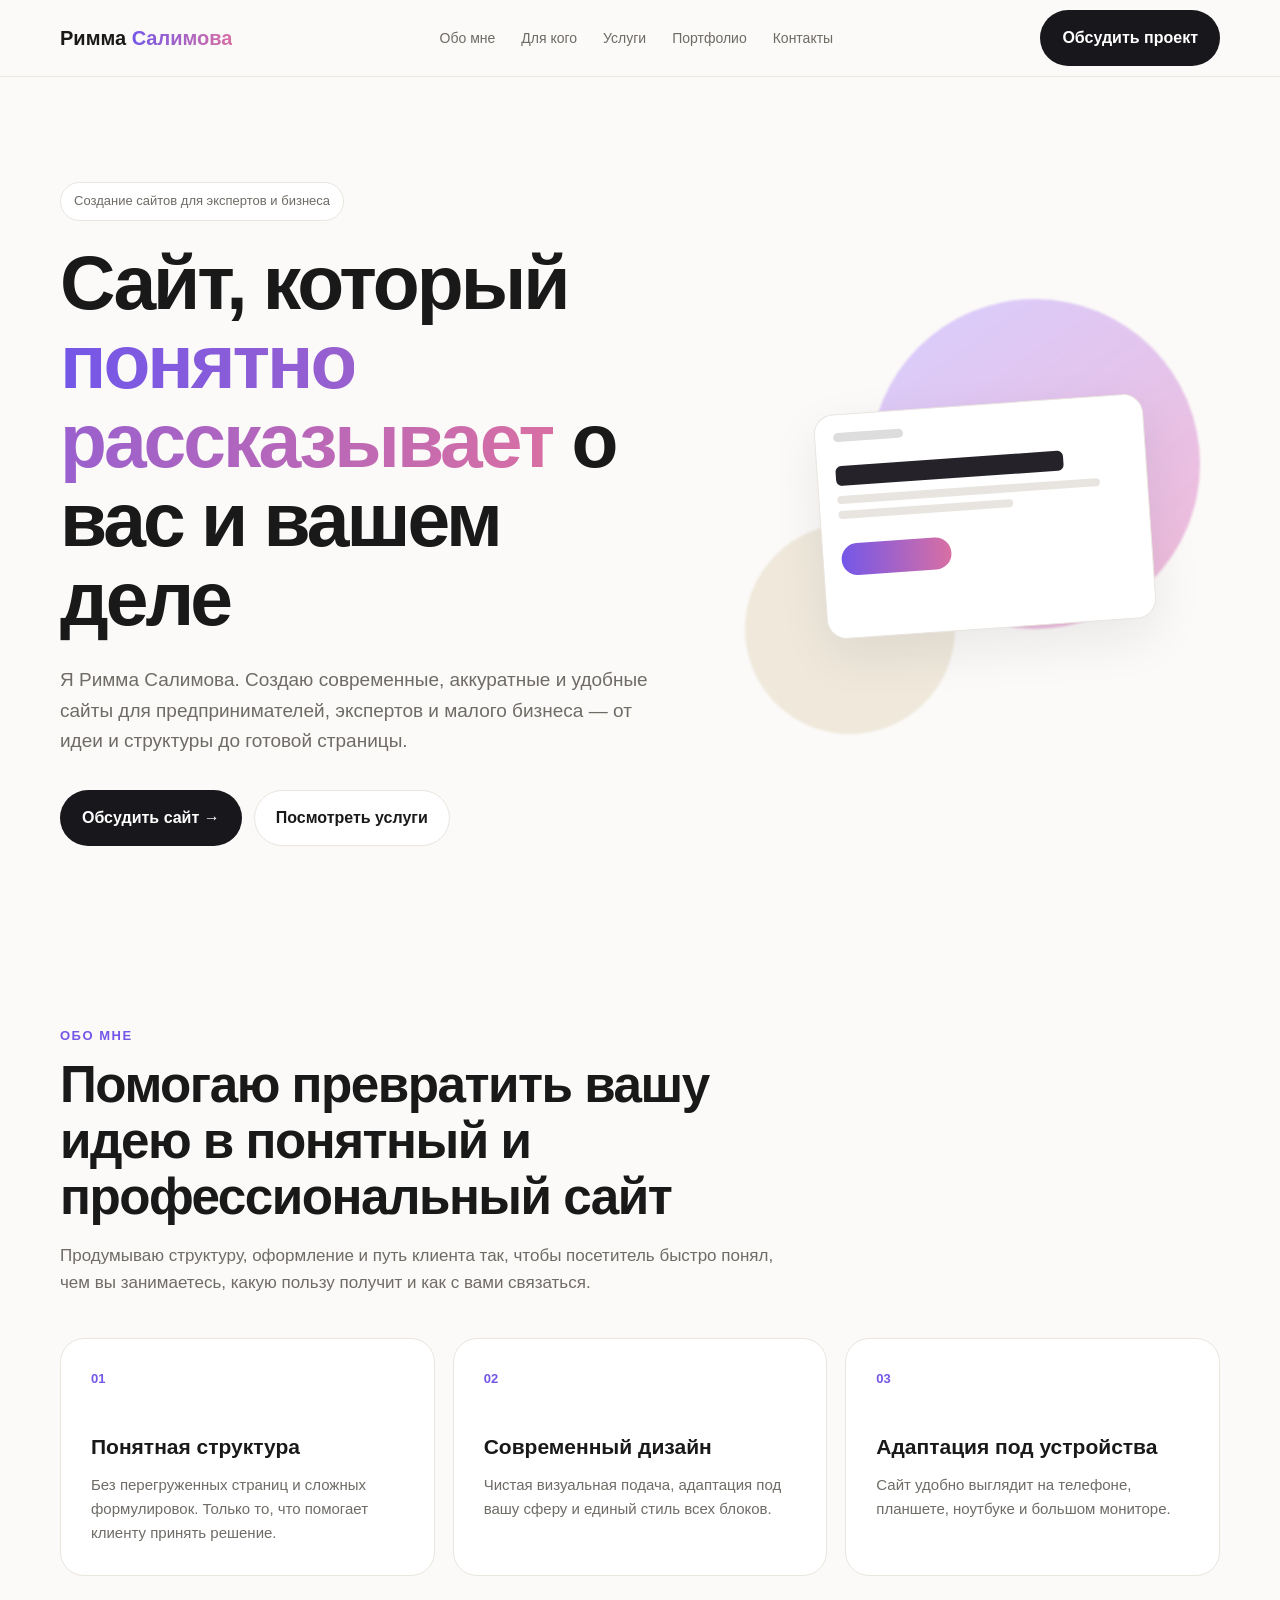
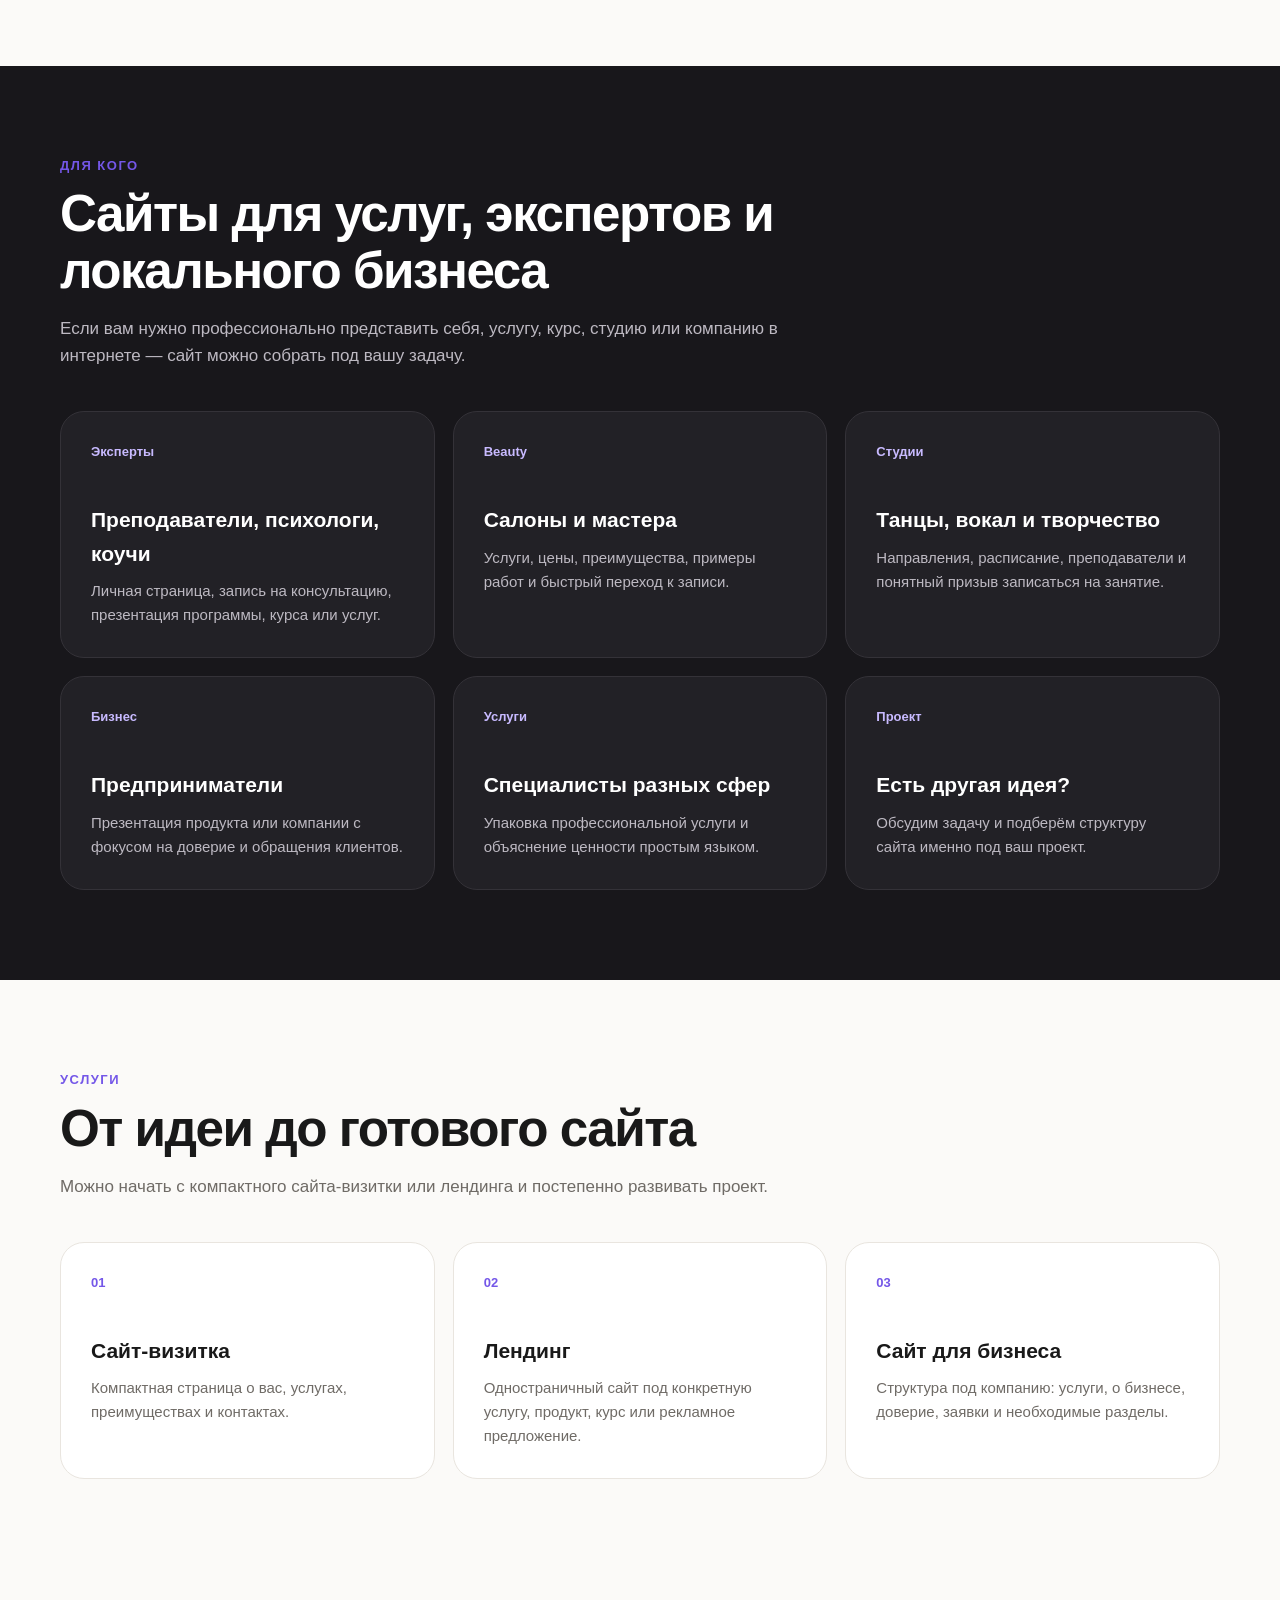
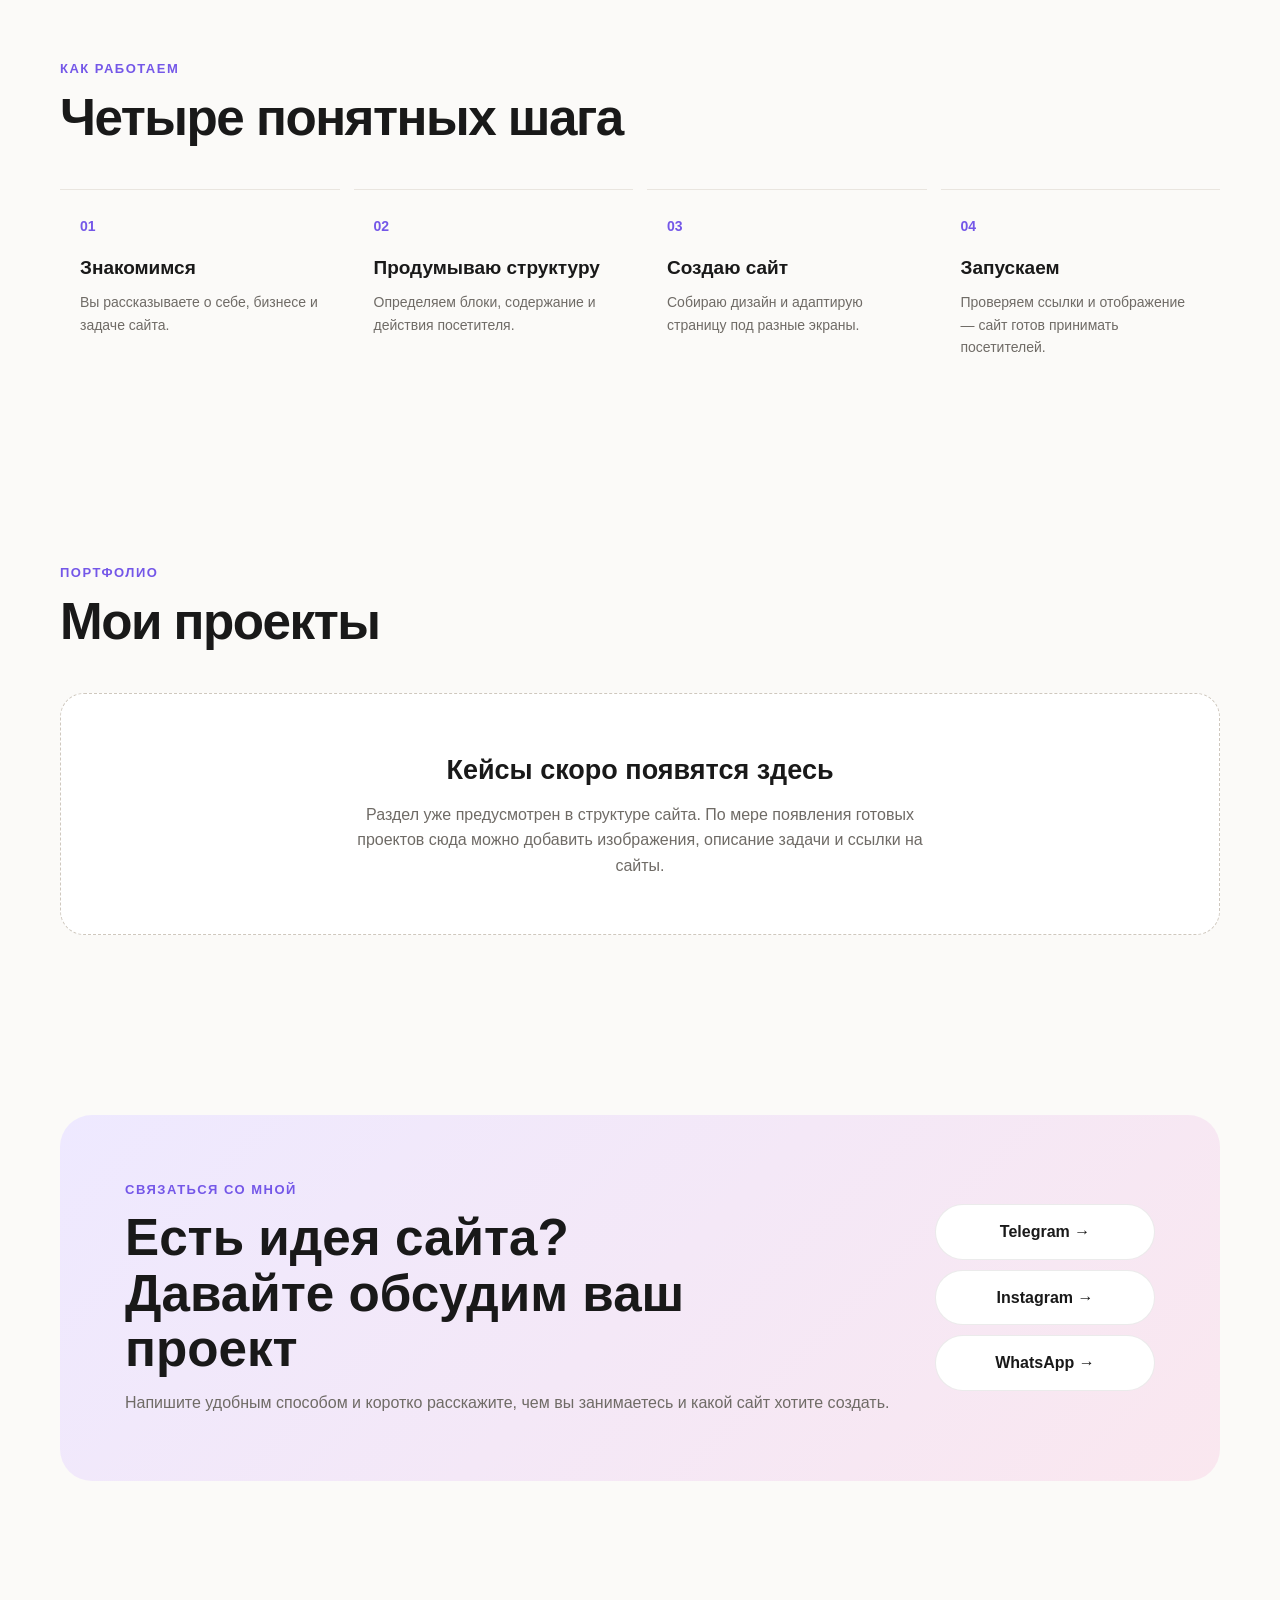
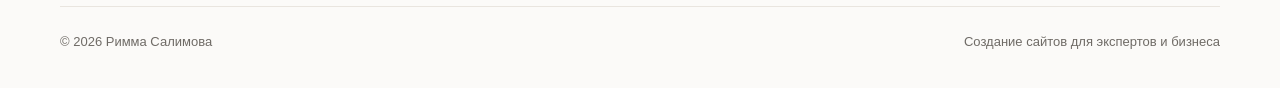
==== index.html @ ed89a308 "Добавлен первый сайт-портфолио" ====
<!DOCTYPE html>
<html lang="ru">
<head>
  <meta charset="UTF-8" />
  <meta name="viewport" content="width=device-width, initial-scale=1.0" />
  <meta name="description" content="Римма Салимова — создание современных сайтов для экспертов, предпринимателей и бизнеса." />
  <title>Римма Салимова — создание сайтов для бизнеса</title>
  <style>
    :root{--bg:#fbfaf8;--surface:#fff;--text:#191919;--muted:#6f6b66;--accent:#7457e8;--accent2:#d86fa3;--line:#e9e5df;--dark:#18171b;--radius:24px;--shadow:0 18px 50px rgba(31,25,45,.08)}
    *{box-sizing:border-box;margin:0;padding:0} html{scroll-behavior:smooth} body{font-family:Inter,Arial,sans-serif;background:var(--bg);color:var(--text);line-height:1.6} a{text-decoration:none;color:inherit}.container{width:min(1160px,calc(100% - 40px));margin:auto}.nav{position:sticky;top:0;z-index:20;background:rgba(251,250,248,.88);backdrop-filter:blur(14px);border-bottom:1px solid rgba(233,229,223,.8)}.nav-inner{height:76px;display:flex;align-items:center;justify-content:space-between;gap:24px}.brand{font-size:20px;font-weight:800}.brand span,.gradient{background:linear-gradient(90deg,var(--accent),var(--accent2));-webkit-background-clip:text;color:transparent}.menu{display:flex;gap:26px;font-size:14px;color:var(--muted)}.menu a:hover{color:var(--text)}.btn{display:inline-flex;align-items:center;justify-content:center;padding:14px 21px;border-radius:999px;font-weight:700;transition:.2s;border:1px solid transparent}.btn-primary{background:var(--dark);color:white}.btn-primary:hover{transform:translateY(-2px);box-shadow:0 12px 30px rgba(0,0,0,.14)}.btn-light{background:white;border-color:var(--line)}
    .hero{padding:105px 0 90px;overflow:hidden}.hero-grid{display:grid;grid-template-columns:1.1fr .9fr;gap:70px;align-items:center}.eyebrow{display:inline-block;padding:8px 13px;border:1px solid var(--line);border-radius:999px;font-size:13px;color:var(--muted);background:#fff;margin-bottom:22px}.hero h1{font-size:clamp(46px,6vw,78px);line-height:1.03;letter-spacing:-3px;max-width:800px}.hero p{font-size:19px;color:var(--muted);max-width:650px;margin:27px 0 34px}.actions{display:flex;gap:12px;flex-wrap:wrap}.visual{position:relative;min-height:470px}.orb{position:absolute;border-radius:50%;filter:blur(1px)}.o1{width:330px;height:330px;background:linear-gradient(145deg,#d8ceff,#f2b9d5);right:20px;top:20px}.o2{width:210px;height:210px;background:#efe8db;left:15px;bottom:15px}.mock{position:absolute;width:330px;height:225px;right:70px;top:125px;background:white;border:1px solid var(--line);border-radius:20px;box-shadow:var(--shadow);padding:18px;transform:rotate(-4deg)}.mockbar{height:9px;width:70px;border-radius:20px;background:#ddd;margin-bottom:24px}.mocktitle{height:20px;width:78%;background:#252329;border-radius:6px;margin-bottom:10px}.mockline{height:8px;width:90%;background:#e8e5e0;border-radius:6px;margin-bottom:7px}.mockline.short{width:60%}.mockbtn{margin-top:25px;height:32px;width:110px;background:linear-gradient(90deg,var(--accent),var(--accent2));border-radius:999px}
    section{padding:90px 0}.section-head{max-width:720px;margin-bottom:42px}.kicker{font-size:13px;text-transform:uppercase;letter-spacing:1.5px;color:var(--accent);font-weight:800;margin-bottom:10px}.section-head h2{font-size:clamp(34px,4vw,52px);line-height:1.1;letter-spacing:-1.5px}.section-head p{color:var(--muted);margin-top:16px;font-size:17px}.cards{display:grid;grid-template-columns:repeat(3,1fr);gap:18px}.card{background:var(--surface);border:1px solid var(--line);border-radius:var(--radius);padding:30px;min-height:210px}.num{font-size:13px;color:var(--accent);font-weight:800;margin-bottom:40px}.card h3{font-size:21px;margin-bottom:9px}.card p{color:var(--muted);font-size:15px}.dark{background:var(--dark);color:white}.dark .section-head p,.dark .card p{color:#bdb9c2}.dark .card{background:#222126;border-color:#343238}.dark .num{color:#c8baff}.steps{display:grid;grid-template-columns:repeat(4,1fr);gap:14px}.step{padding:25px 20px;border-top:1px solid var(--line)}.step b{display:block;font-size:14px;color:var(--accent);margin-bottom:16px}.step h3{font-size:19px;margin-bottom:8px}.step p{color:var(--muted);font-size:14px}.portfolio-box{border:1px dashed #cfc8be;border-radius:var(--radius);padding:55px;text-align:center;background:#fff}.portfolio-box h3{font-size:27px;margin-bottom:10px}.portfolio-box p{color:var(--muted);max-width:580px;margin:auto}.cta{background:linear-gradient(135deg,#eee9ff,#fae7ef);border-radius:32px;padding:65px;display:flex;justify-content:space-between;align-items:center;gap:40px}.cta h2{font-size:clamp(34px,4vw,52px);line-height:1.08;max-width:650px}.cta p{color:var(--muted);margin-top:14px}.contact-buttons{display:flex;flex-direction:column;gap:10px;min-width:220px}.contact-buttons .btn{background:white;border:1px solid rgba(0,0,0,.08)}footer{padding:35px 0;color:var(--muted);font-size:13px}.footer-inner{display:flex;justify-content:space-between;gap:20px;border-top:1px solid var(--line);padding-top:25px}
    @media(max-width:850px){.menu{display:none}.hero{padding-top:70px}.hero-grid{grid-template-columns:1fr}.visual{min-height:360px}.cards{grid-template-columns:1fr 1fr}.steps{grid-template-columns:1fr 1fr}.cta{flex-direction:column;align-items:flex-start}.contact-buttons{width:100%;flex-direction:row;flex-wrap:wrap}.hero h1{letter-spacing:-2px}}
    @media(max-width:560px){.container{width:min(100% - 28px,1160px)}.nav-inner{height:66px}.nav .btn{padding:10px 14px;font-size:12px}.hero{padding:55px 0 55px}.hero p{font-size:17px}.visual{min-height:310px}.o1{width:250px;height:250px}.o2{width:150px;height:150px}.mock{width:270px;height:190px;right:15px;top:80px}.cards,.steps{grid-template-columns:1fr}section{padding:65px 0}.cta{padding:35px 25px}.contact-buttons{flex-direction:column}.footer-inner{flex-direction:column}}
  </style>
</head>
<body>
  <header class="nav">
    <div class="container nav-inner">
      <a class="brand" href="#top">Римма <span>Салимова</span></a>
      <nav class="menu"><a href="#about">Обо мне</a><a href="#clients">Для кого</a><a href="#services">Услуги</a><a href="#portfolio">Портфолио</a><a href="#contacts">Контакты</a></nav>
      <a class="btn btn-primary" href="https://t.me/Rimmok1" target="_blank" rel="noopener">Обсудить проект</a>
    </div>
  </header>

  <main id="top">
    <section class="hero">
      <div class="container hero-grid">
        <div>
          <div class="eyebrow">Создание сайтов для экспертов и бизнеса</div>
          <h1>Сайт, который <span class="gradient">понятно рассказывает</span> о вас и вашем деле</h1>
          <p>Я Римма Салимова. Создаю современные, аккуратные и удобные сайты для предпринимателей, экспертов и малого бизнеса — от идеи и структуры до готовой страницы.</p>
          <div class="actions"><a class="btn btn-primary" href="https://t.me/Rimmok1" target="_blank" rel="noopener">Обсудить сайт →</a><a class="btn btn-light" href="#services">Посмотреть услуги</a></div>
        </div>
        <div class="visual" aria-hidden="true"><div class="orb o1"></div><div class="orb o2"></div><div class="mock"><div class="mockbar"></div><div class="mocktitle"></div><div class="mockline"></div><div class="mockline short"></div><div class="mockbtn"></div></div></div>
      </div>
    </section>

    <section id="about">
      <div class="container">
        <div class="section-head"><div class="kicker">Обо мне</div><h2>Помогаю превратить вашу идею в понятный и профессиональный сайт</h2><p>Продумываю структуру, оформление и путь клиента так, чтобы посетитель быстро понял, чем вы занимаетесь, какую пользу получит и как с вами связаться.</p></div>
        <div class="cards"><article class="card"><div class="num">01</div><h3>Понятная структура</h3><p>Без перегруженных страниц и сложных формулировок. Только то, что помогает клиенту принять решение.</p></article><article class="card"><div class="num">02</div><h3>Современный дизайн</h3><p>Чистая визуальная подача, адаптация под вашу сферу и единый стиль всех блоков.</p></article><article class="card"><div class="num">03</div><h3>Адаптация под устройства</h3><p>Сайт удобно выглядит на телефоне, планшете, ноутбуке и большом мониторе.</p></article></div>
      </div>
    </section>

    <section class="dark" id="clients">
      <div class="container">
        <div class="section-head"><div class="kicker">Для кого</div><h2>Сайты для услуг, экспертов и локального бизнеса</h2><p>Если вам нужно профессионально представить себя, услугу, курс, студию или компанию в интернете — сайт можно собрать под вашу задачу.</p></div>
        <div class="cards"><article class="card"><div class="num">Эксперты</div><h3>Преподаватели, психологи, коучи</h3><p>Личная страница, запись на консультацию, презентация программы, курса или услуг.</p></article><article class="card"><div class="num">Beauty</div><h3>Салоны и мастера</h3><p>Услуги, цены, преимущества, примеры работ и быстрый переход к записи.</p></article><article class="card"><div class="num">Студии</div><h3>Танцы, вокал и творчество</h3><p>Направления, расписание, преподаватели и понятный призыв записаться на занятие.</p></article><article class="card"><div class="num">Бизнес</div><h3>Предприниматели</h3><p>Презентация продукта или компании с фокусом на доверие и обращения клиентов.</p></article><article class="card"><div class="num">Услуги</div><h3>Специалисты разных сфер</h3><p>Упаковка профессиональной услуги и объяснение ценности простым языком.</p></article><article class="card"><div class="num">Проект</div><h3>Есть другая идея?</h3><p>Обсудим задачу и подберём структуру сайта именно под ваш проект.</p></article></div>
      </div>
    </section>

    <section id="services">
      <div class="container">
        <div class="section-head"><div class="kicker">Услуги</div><h2>От идеи до готового сайта</h2><p>Можно начать с компактного сайта-визитки или лендинга и постепенно развивать проект.</p></div>
        <div class="cards"><article class="card"><div class="num">01</div><h3>Сайт-визитка</h3><p>Компактная страница о вас, услугах, преимуществах и контактах.</p></article><article class="card"><div class="num">02</div><h3>Лендинг</h3><p>Одностраничный сайт под конкретную услугу, продукт, курс или рекламное предложение.</p></article><article class="card"><div class="num">03</div><h3>Сайт для бизнеса</h3><p>Структура под компанию: услуги, о бизнесе, доверие, заявки и необходимые разделы.</p></article></div>
      </div>
    </section>

    <section>
      <div class="container"><div class="section-head"><div class="kicker">Как работаем</div><h2>Четыре понятных шага</h2></div><div class="steps"><div class="step"><b>01</b><h3>Знакомимся</h3><p>Вы рассказываете о себе, бизнесе и задаче сайта.</p></div><div class="step"><b>02</b><h3>Продумываю структуру</h3><p>Определяем блоки, содержание и действия посетителя.</p></div><div class="step"><b>03</b><h3>Создаю сайт</h3><p>Собираю дизайн и адаптирую страницу под разные экраны.</p></div><div class="step"><b>04</b><h3>Запускаем</h3><p>Проверяем ссылки и отображение — сайт готов принимать посетителей.</p></div></div></div>
    </section>

    <section id="portfolio">
      <div class="container"><div class="section-head"><div class="kicker">Портфолио</div><h2>Мои проекты</h2></div><div class="portfolio-box"><h3>Кейсы скоро появятся здесь</h3><p>Раздел уже предусмотрен в структуре сайта. По мере появления готовых проектов сюда можно добавить изображения, описание задачи и ссылки на сайты.</p></div></div>
    </section>

    <section id="contacts">
      <div class="container"><div class="cta"><div><div class="kicker">Связаться со мной</div><h2>Есть идея сайта? Давайте обсудим ваш проект</h2><p>Напишите удобным способом и коротко расскажите, чем вы занимаетесь и какой сайт хотите создать.</p></div><div class="contact-buttons"><a class="btn" href="https://t.me/Rimmok1" target="_blank" rel="noopener">Telegram →</a><a class="btn" href="https://www.instagram.com/hillo_iam_jay?stkn=MTg4Z3NlNnNseXNxag%3D%3D&utm_source=qr" target="_blank" rel="noopener">Instagram →</a><a class="btn" href="https://wa.me/qr/L77SZC5ZYKH7B1?s=p" target="_blank" rel="noopener">WhatsApp →</a></div></div></div>
    </section>
  </main>

  <footer><div class="container footer-inner"><span>© 2026 Римма Салимова</span><span>Создание сайтов для экспертов и бизнеса</span></div></footer>
</body>
</html>
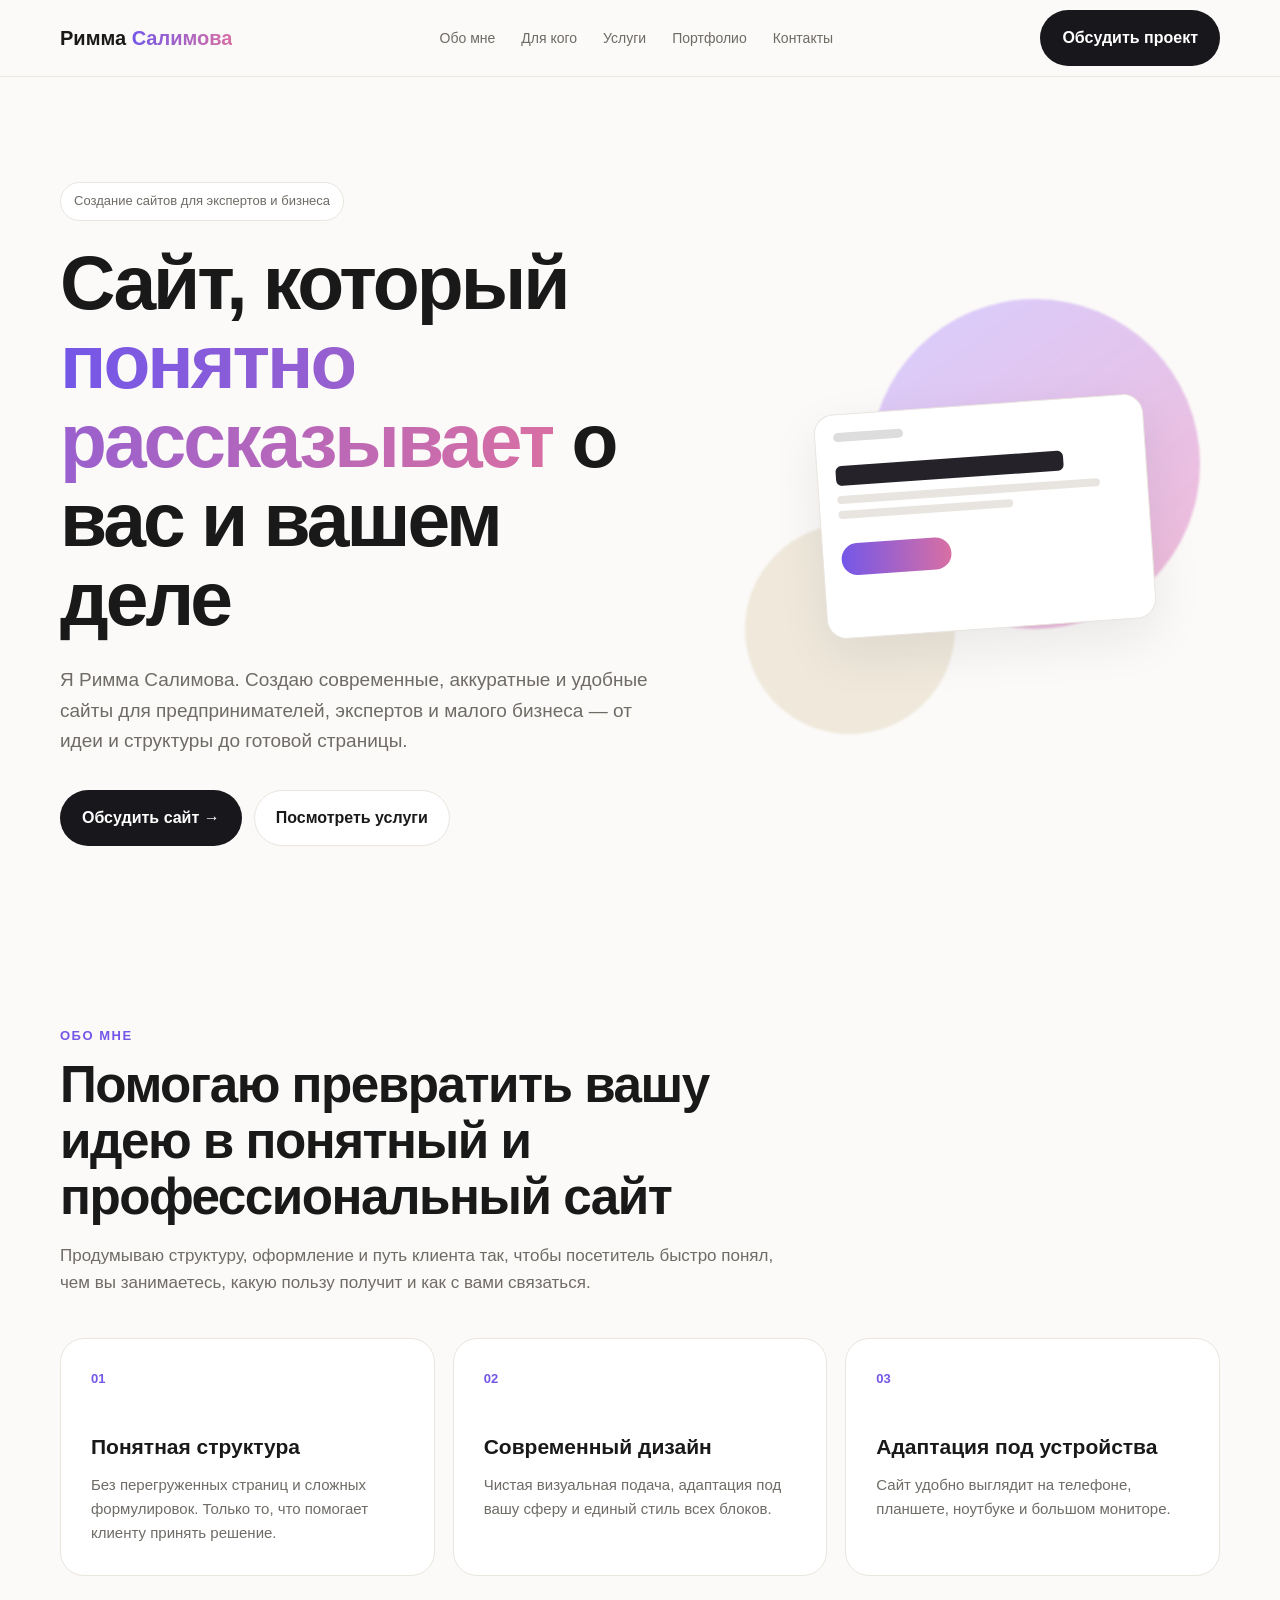
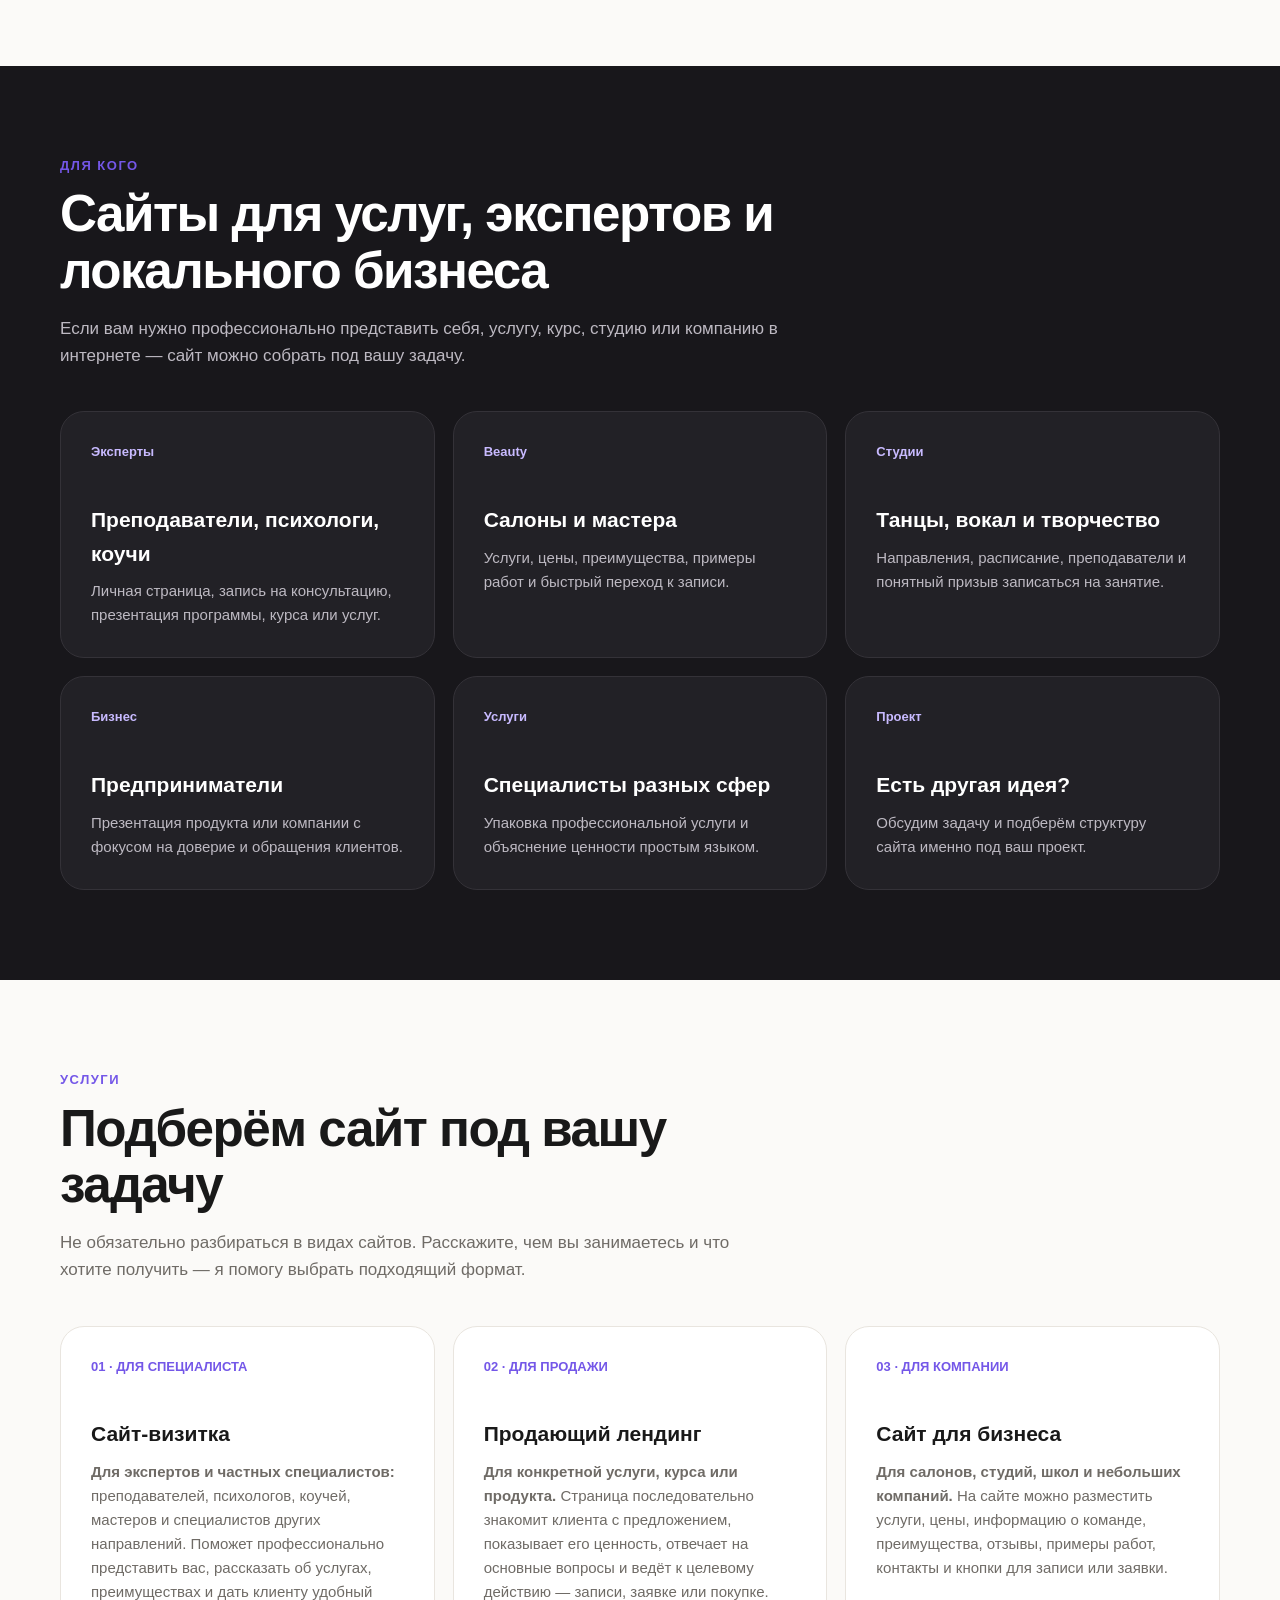
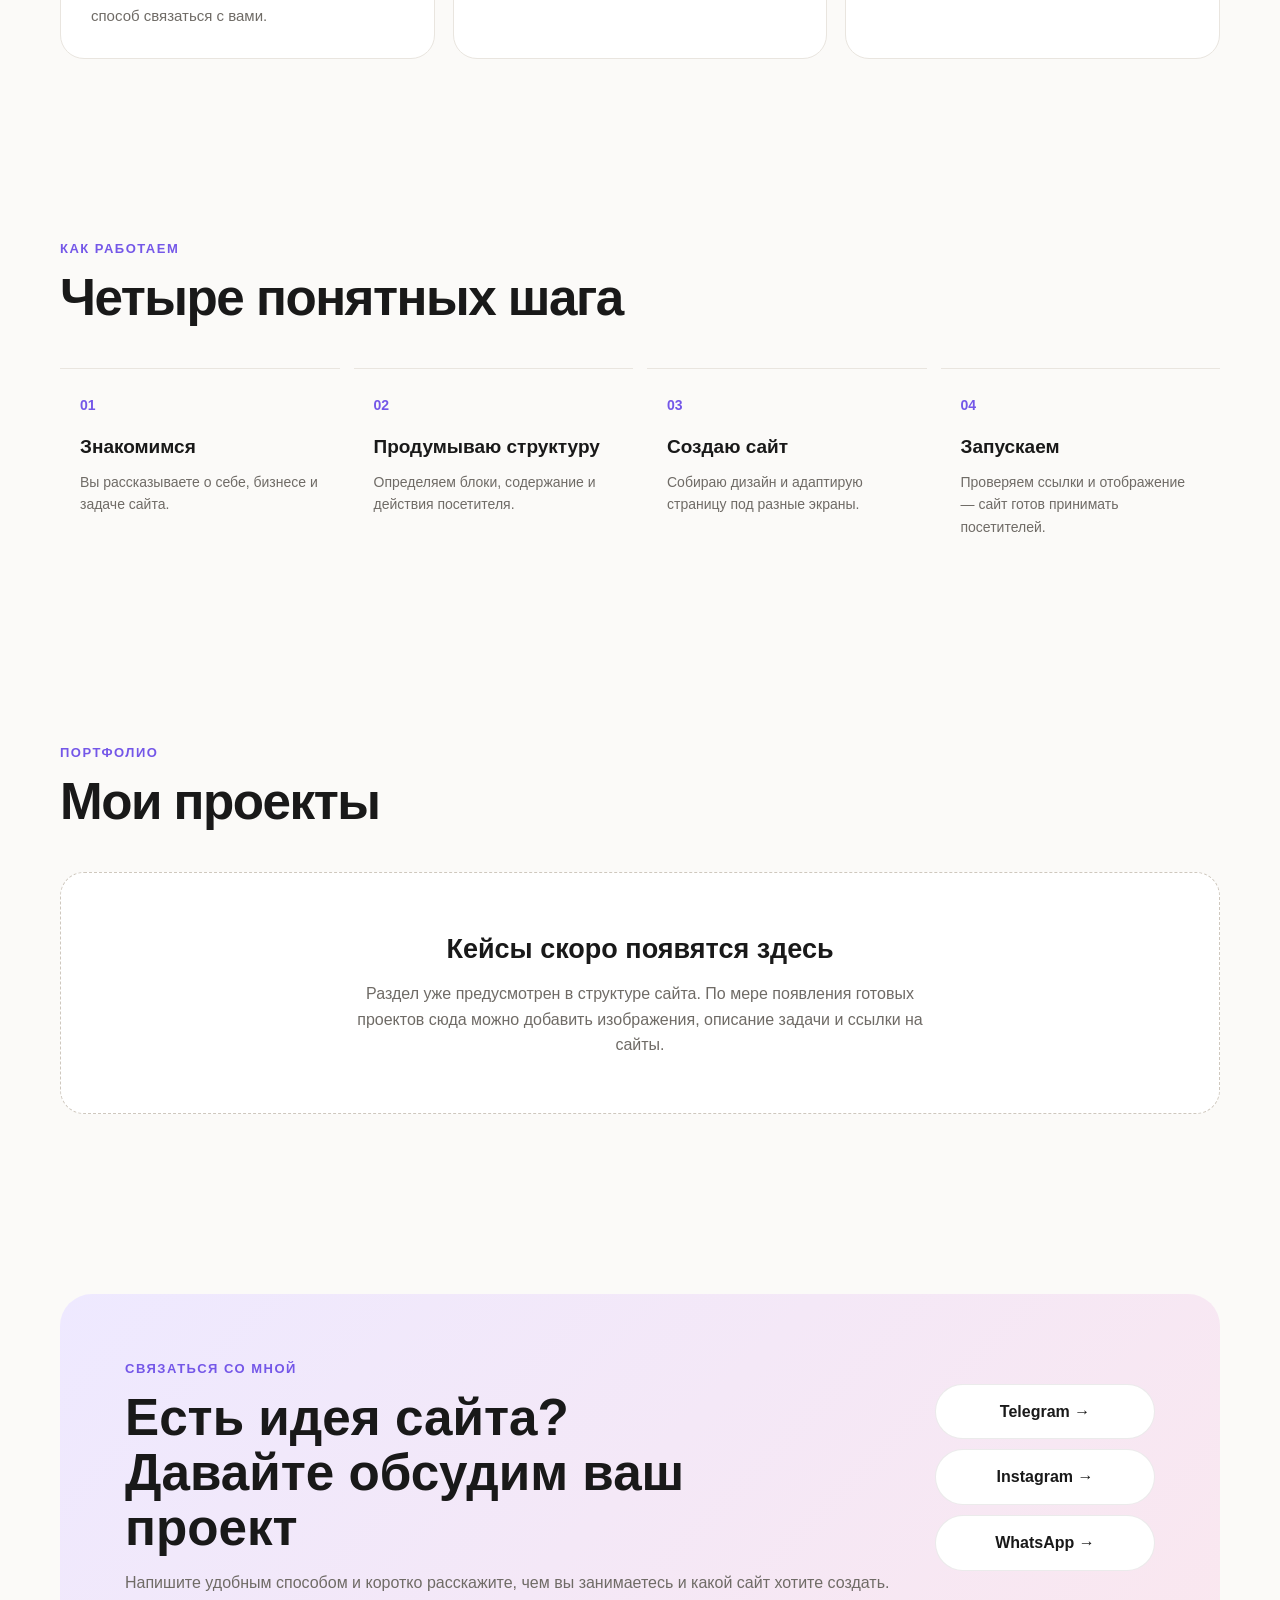
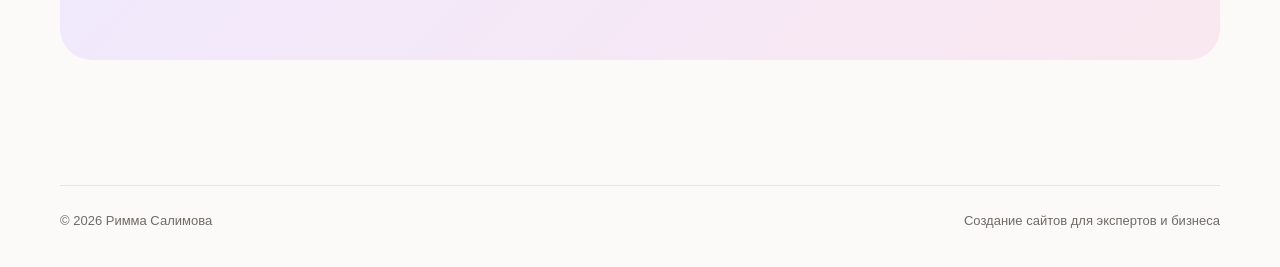
==== commit 1938ca31: "Add files via upload новая версия моего сайта" ====
--- a/index.html
+++ b/index.html
@@ -52,8 +52,8 @@
 
     <section id="services">
       <div class="container">
-        <div class="section-head"><div class="kicker">Услуги</div><h2>От идеи до готового сайта</h2><p>Можно начать с компактного сайта-визитки или лендинга и постепенно развивать проект.</p></div>
-        <div class="cards"><article class="card"><div class="num">01</div><h3>Сайт-визитка</h3><p>Компактная страница о вас, услугах, преимуществах и контактах.</p></article><article class="card"><div class="num">02</div><h3>Лендинг</h3><p>Одностраничный сайт под конкретную услугу, продукт, курс или рекламное предложение.</p></article><article class="card"><div class="num">03</div><h3>Сайт для бизнеса</h3><p>Структура под компанию: услуги, о бизнесе, доверие, заявки и необходимые разделы.</p></article></div>
+        <div class="section-head"><div class="kicker">Услуги</div><h2>Подберём сайт под вашу задачу</h2><p>Не обязательно разбираться в видах сайтов. Расскажите, чем вы занимаетесь и что хотите получить — я помогу выбрать подходящий формат.</p></div>
+        <div class="cards"><article class="card"><div class="num">01 · ДЛЯ СПЕЦИАЛИСТА</div><h3>Сайт-визитка</h3><p><strong>Для экспертов и частных специалистов:</strong> преподавателей, психологов, коучей, мастеров и специалистов других направлений. Поможет профессионально представить вас, рассказать об услугах, преимуществах и дать клиенту удобный способ связаться с вами.</p></article><article class="card"><div class="num">02 · ДЛЯ ПРОДАЖИ</div><h3>Продающий лендинг</h3><p><strong>Для конкретной услуги, курса или продукта.</strong> Страница последовательно знакомит клиента с предложением, показывает его ценность, отвечает на основные вопросы и ведёт к целевому действию — записи, заявке или покупке.</p></article><article class="card"><div class="num">03 · ДЛЯ КОМПАНИИ</div><h3>Сайт для бизнеса</h3><p><strong>Для салонов, студий, школ и небольших компаний.</strong> На сайте можно разместить услуги, цены, информацию о команде, преимущества, отзывы, примеры работ, контакты и кнопки для записи или заявки.</p></article></div>
       </div>
     </section>
 
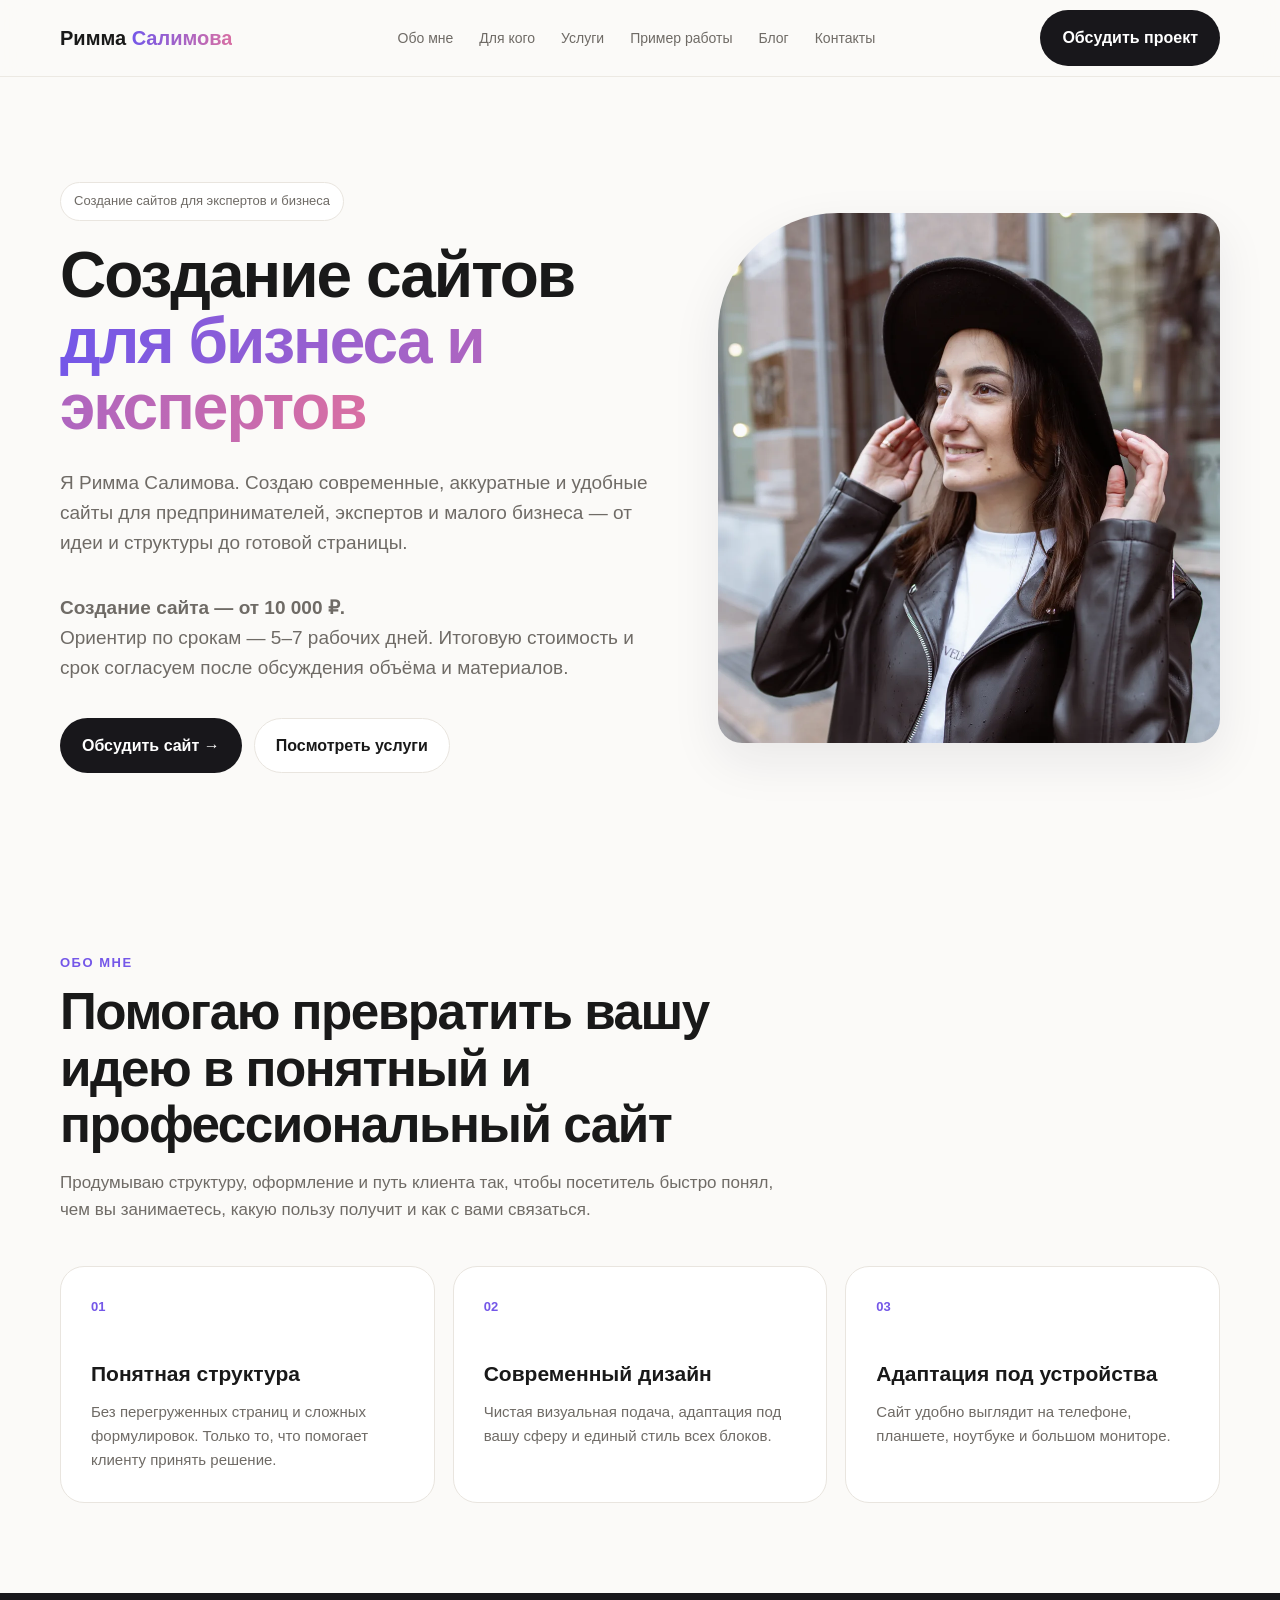
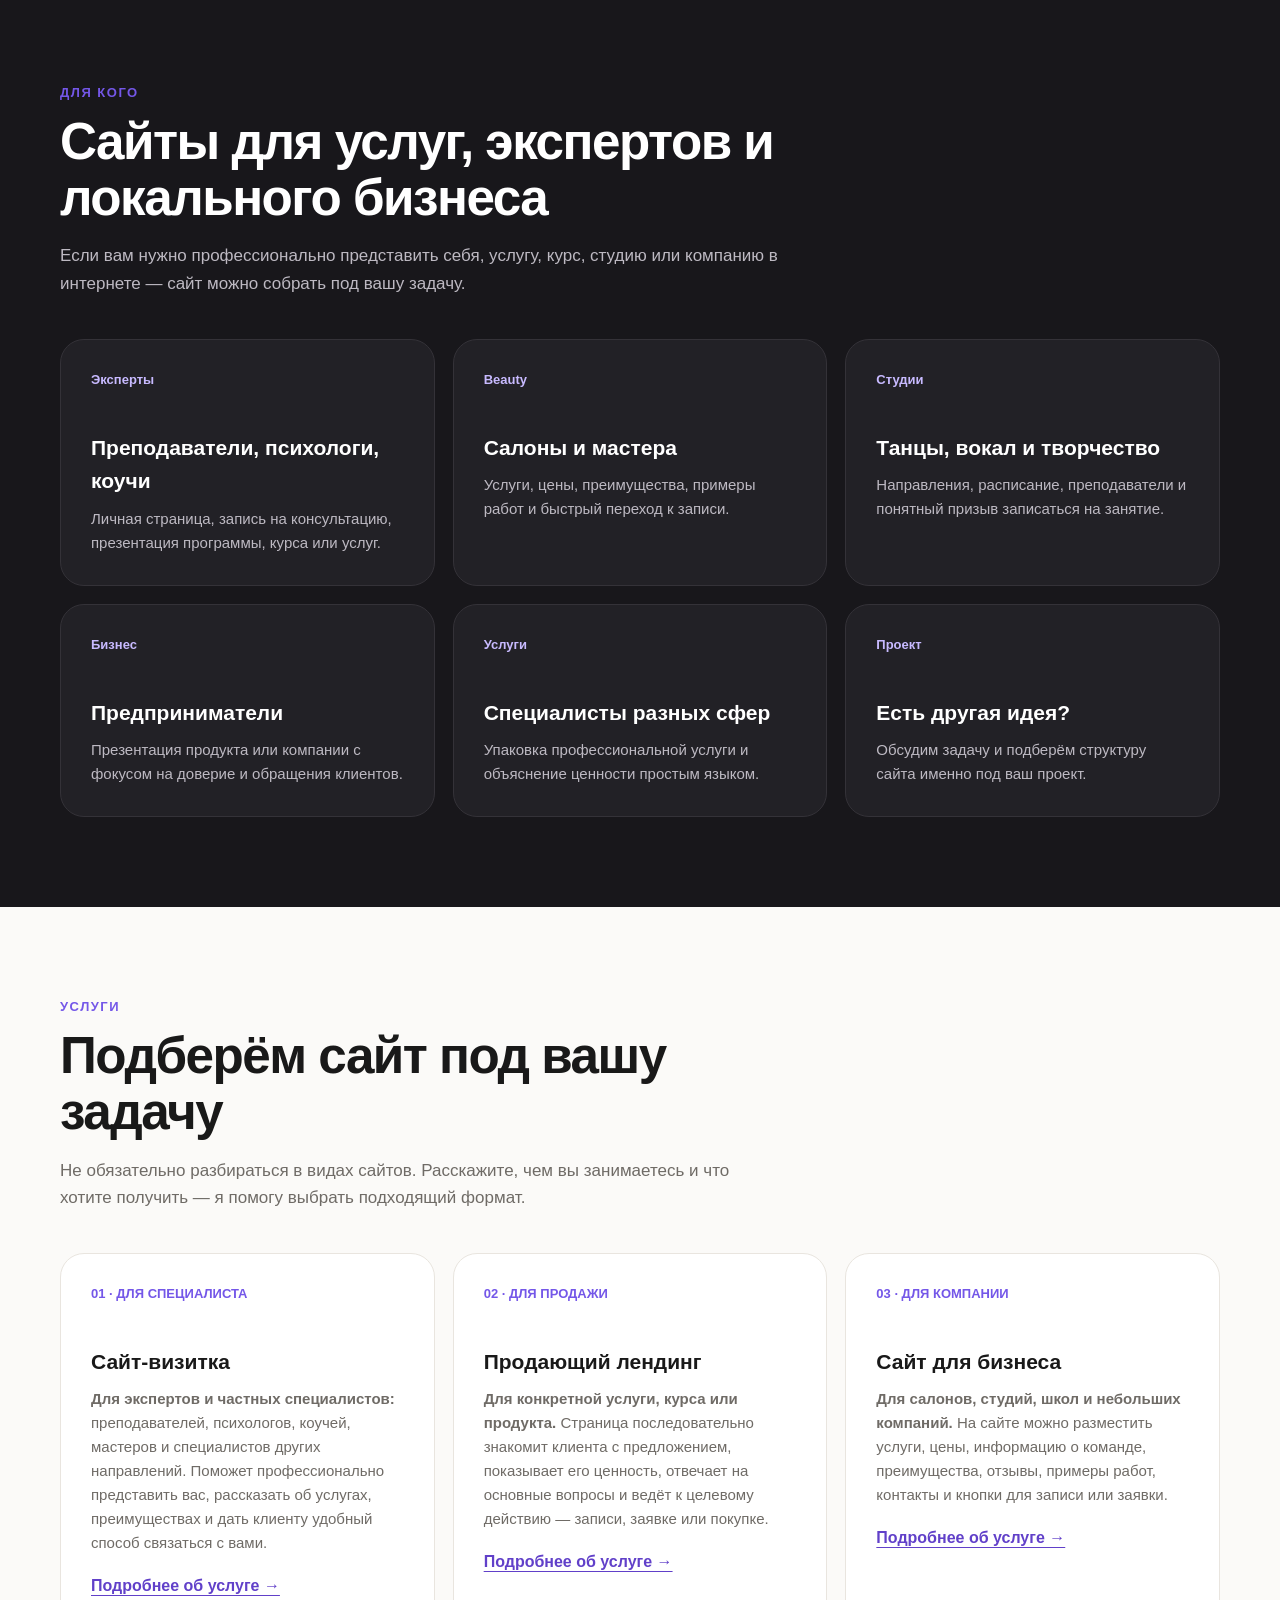
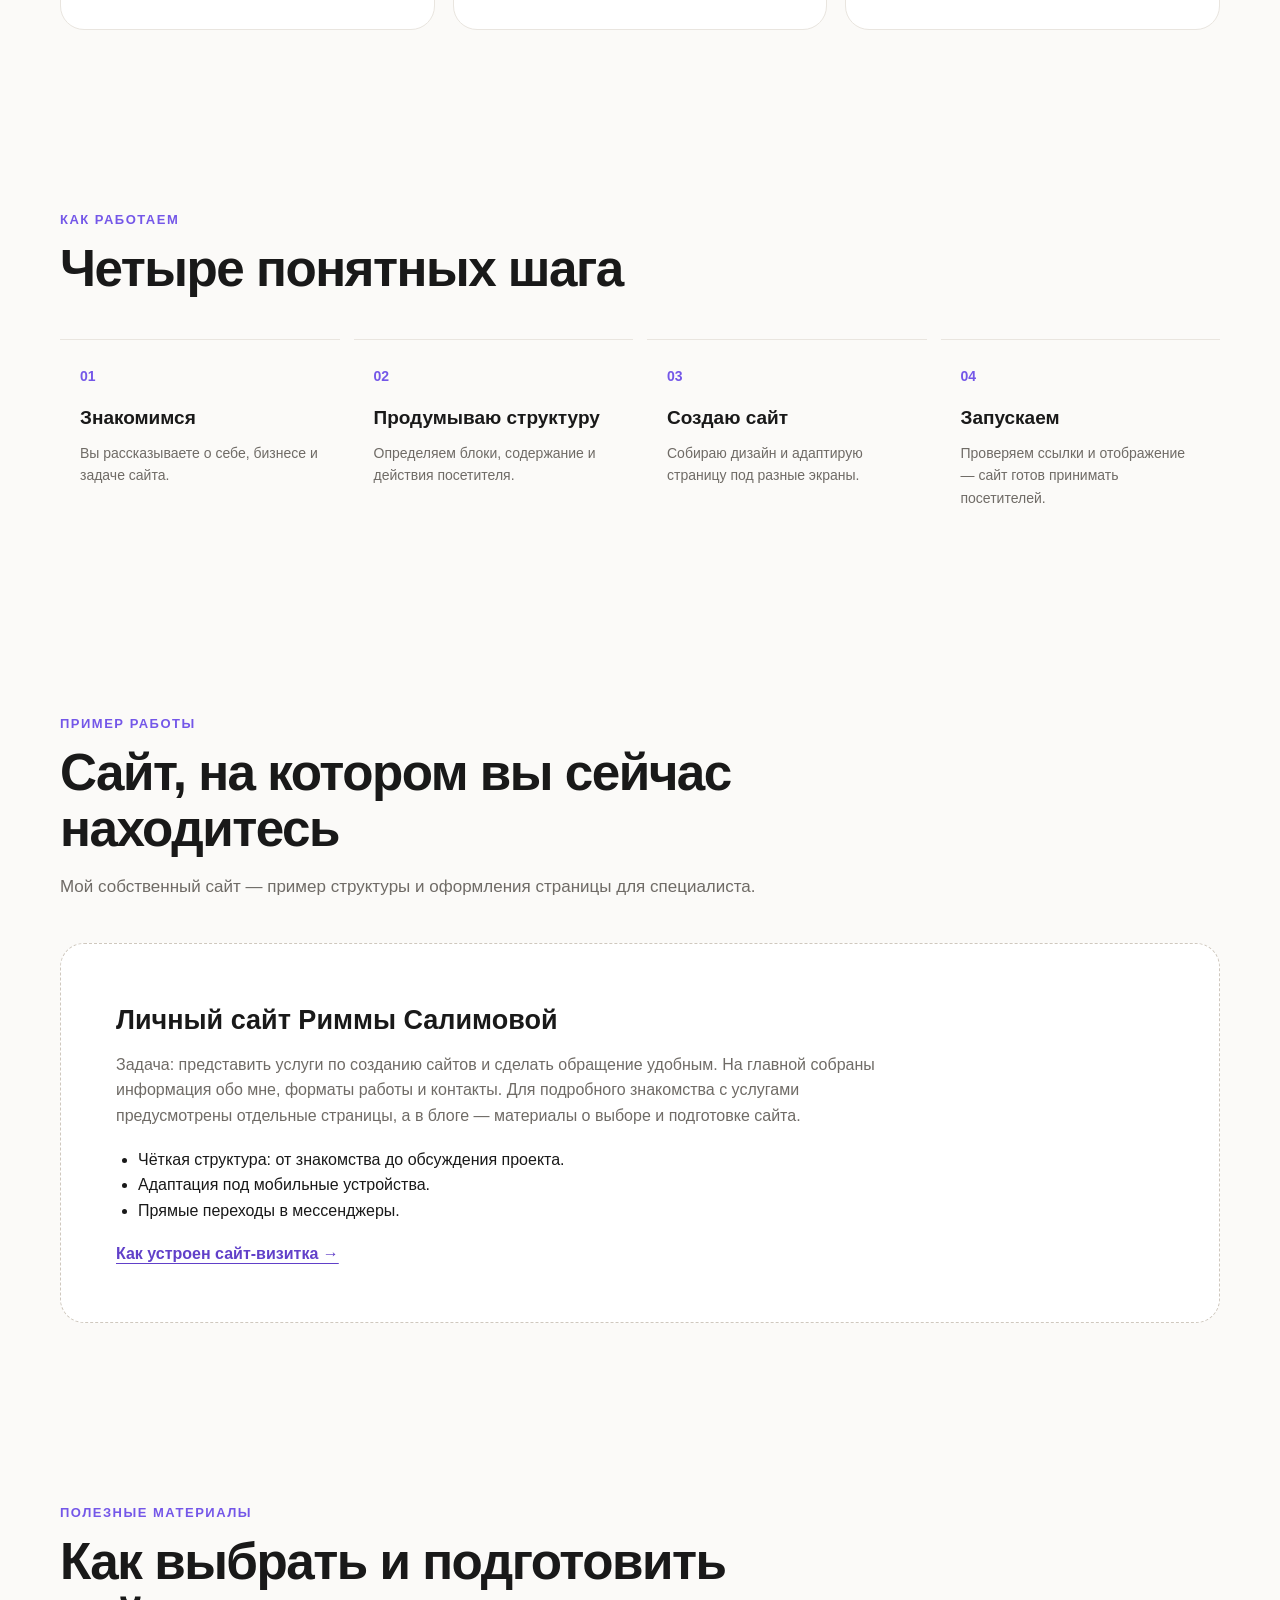
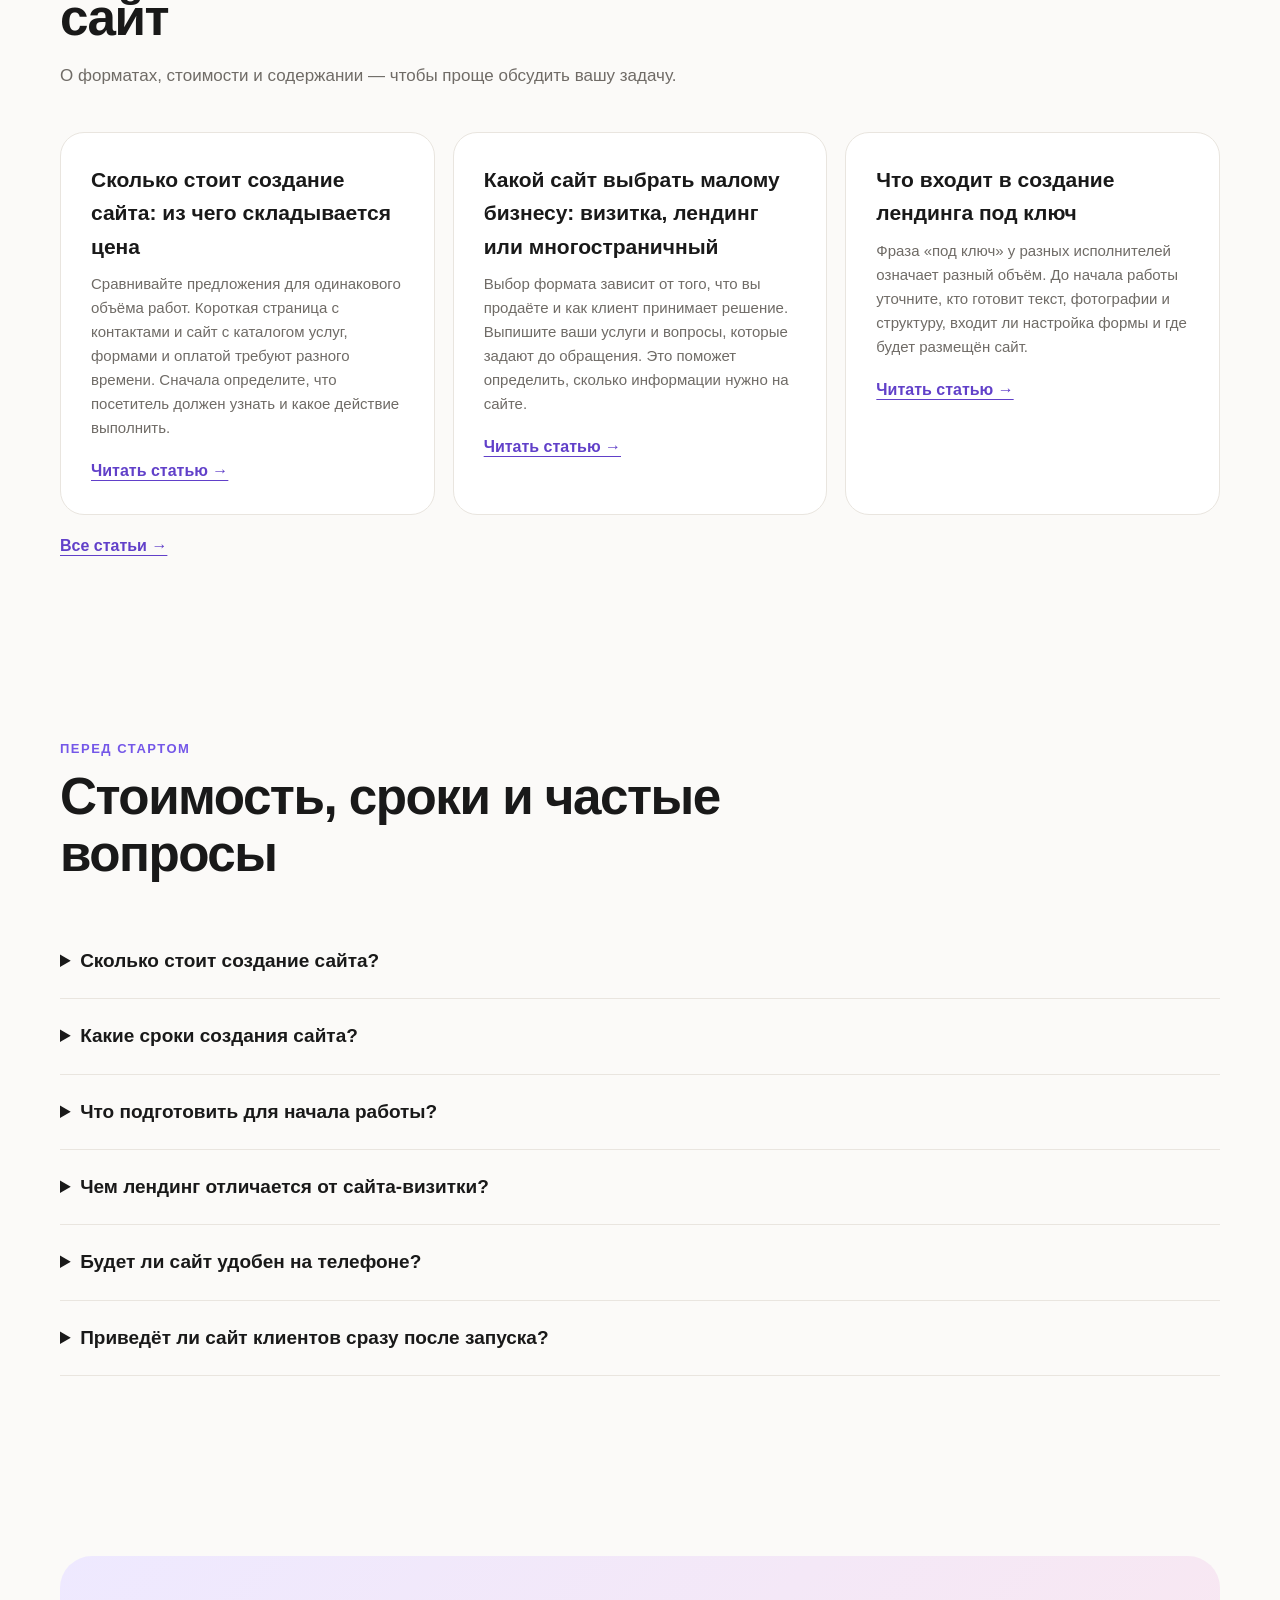
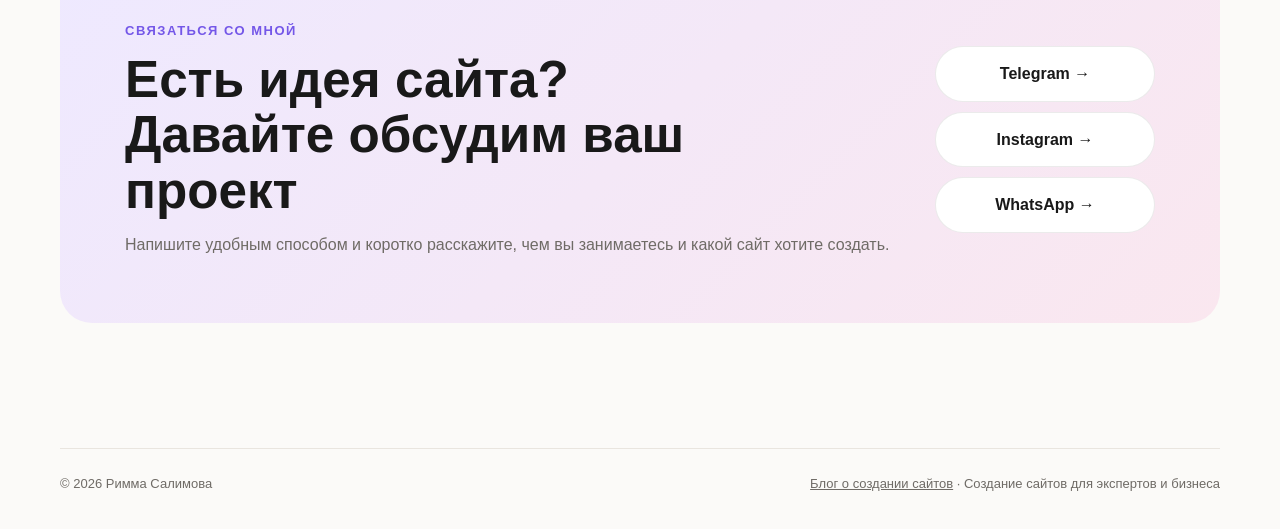
==== commit 8ff86964: "Improve site SEO, add service pages and blog, update portrait and pricing" ====
--- a/index.html
+++ b/index.html
@@ -1,75 +1,74 @@
-<!DOCTYPE html>
-<html lang="ru">
-<head>
-  <meta charset="UTF-8" />
-  <meta name="viewport" content="width=device-width, initial-scale=1.0" />
-  <meta name="description" content="Римма Салимова — создание современных сайтов для экспертов, предпринимателей и бизнеса." />
-  <title>Римма Салимова — создание сайтов для бизнеса</title>
-  <style>
-    :root{--bg:#fbfaf8;--surface:#fff;--text:#191919;--muted:#6f6b66;--accent:#7457e8;--accent2:#d86fa3;--line:#e9e5df;--dark:#18171b;--radius:24px;--shadow:0 18px 50px rgba(31,25,45,.08)}
-    *{box-sizing:border-box;margin:0;padding:0} html{scroll-behavior:smooth} body{font-family:Inter,Arial,sans-serif;background:var(--bg);color:var(--text);line-height:1.6} a{text-decoration:none;color:inherit}.container{width:min(1160px,calc(100% - 40px));margin:auto}.nav{position:sticky;top:0;z-index:20;background:rgba(251,250,248,.88);backdrop-filter:blur(14px);border-bottom:1px solid rgba(233,229,223,.8)}.nav-inner{height:76px;display:flex;align-items:center;justify-content:space-between;gap:24px}.brand{font-size:20px;font-weight:800}.brand span,.gradient{background:linear-gradient(90deg,var(--accent),var(--accent2));-webkit-background-clip:text;color:transparent}.menu{display:flex;gap:26px;font-size:14px;color:var(--muted)}.menu a:hover{color:var(--text)}.btn{display:inline-flex;align-items:center;justify-content:center;padding:14px 21px;border-radius:999px;font-weight:700;transition:.2s;border:1px solid transparent}.btn-primary{background:var(--dark);color:white}.btn-primary:hover{transform:translateY(-2px);box-shadow:0 12px 30px rgba(0,0,0,.14)}.btn-light{background:white;border-color:var(--line)}
-    .hero{padding:105px 0 90px;overflow:hidden}.hero-grid{display:grid;grid-template-columns:1.1fr .9fr;gap:70px;align-items:center}.eyebrow{display:inline-block;padding:8px 13px;border:1px solid var(--line);border-radius:999px;font-size:13px;color:var(--muted);background:#fff;margin-bottom:22px}.hero h1{font-size:clamp(46px,6vw,78px);line-height:1.03;letter-spacing:-3px;max-width:800px}.hero p{font-size:19px;color:var(--muted);max-width:650px;margin:27px 0 34px}.actions{display:flex;gap:12px;flex-wrap:wrap}.visual{position:relative;min-height:470px}.orb{position:absolute;border-radius:50%;filter:blur(1px)}.o1{width:330px;height:330px;background:linear-gradient(145deg,#d8ceff,#f2b9d5);right:20px;top:20px}.o2{width:210px;height:210px;background:#efe8db;left:15px;bottom:15px}.mock{position:absolute;width:330px;height:225px;right:70px;top:125px;background:white;border:1px solid var(--line);border-radius:20px;box-shadow:var(--shadow);padding:18px;transform:rotate(-4deg)}.mockbar{height:9px;width:70px;border-radius:20px;background:#ddd;margin-bottom:24px}.mocktitle{height:20px;width:78%;background:#252329;border-radius:6px;margin-bottom:10px}.mockline{height:8px;width:90%;background:#e8e5e0;border-radius:6px;margin-bottom:7px}.mockline.short{width:60%}.mockbtn{margin-top:25px;height:32px;width:110px;background:linear-gradient(90deg,var(--accent),var(--accent2));border-radius:999px}
-    section{padding:90px 0}.section-head{max-width:720px;margin-bottom:42px}.kicker{font-size:13px;text-transform:uppercase;letter-spacing:1.5px;color:var(--accent);font-weight:800;margin-bottom:10px}.section-head h2{font-size:clamp(34px,4vw,52px);line-height:1.1;letter-spacing:-1.5px}.section-head p{color:var(--muted);margin-top:16px;font-size:17px}.cards{display:grid;grid-template-columns:repeat(3,1fr);gap:18px}.card{background:var(--surface);border:1px solid var(--line);border-radius:var(--radius);padding:30px;min-height:210px}.num{font-size:13px;color:var(--accent);font-weight:800;margin-bottom:40px}.card h3{font-size:21px;margin-bottom:9px}.card p{color:var(--muted);font-size:15px}.dark{background:var(--dark);color:white}.dark .section-head p,.dark .card p{color:#bdb9c2}.dark .card{background:#222126;border-color:#343238}.dark .num{color:#c8baff}.steps{display:grid;grid-template-columns:repeat(4,1fr);gap:14px}.step{padding:25px 20px;border-top:1px solid var(--line)}.step b{display:block;font-size:14px;color:var(--accent);margin-bottom:16px}.step h3{font-size:19px;margin-bottom:8px}.step p{color:var(--muted);font-size:14px}.portfolio-box{border:1px dashed #cfc8be;border-radius:var(--radius);padding:55px;text-align:center;background:#fff}.portfolio-box h3{font-size:27px;margin-bottom:10px}.portfolio-box p{color:var(--muted);max-width:580px;margin:auto}.cta{background:linear-gradient(135deg,#eee9ff,#fae7ef);border-radius:32px;padding:65px;display:flex;justify-content:space-between;align-items:center;gap:40px}.cta h2{font-size:clamp(34px,4vw,52px);line-height:1.08;max-width:650px}.cta p{color:var(--muted);margin-top:14px}.contact-buttons{display:flex;flex-direction:column;gap:10px;min-width:220px}.contact-buttons .btn{background:white;border:1px solid rgba(0,0,0,.08)}footer{padding:35px 0;color:var(--muted);font-size:13px}.footer-inner{display:flex;justify-content:space-between;gap:20px;border-top:1px solid var(--line);padding-top:25px}
-    @media(max-width:850px){.menu{display:none}.hero{padding-top:70px}.hero-grid{grid-template-columns:1fr}.visual{min-height:360px}.cards{grid-template-columns:1fr 1fr}.steps{grid-template-columns:1fr 1fr}.cta{flex-direction:column;align-items:flex-start}.contact-buttons{width:100%;flex-direction:row;flex-wrap:wrap}.hero h1{letter-spacing:-2px}}
-    @media(max-width:560px){.container{width:min(100% - 28px,1160px)}.nav-inner{height:66px}.nav .btn{padding:10px 14px;font-size:12px}.hero{padding:55px 0 55px}.hero p{font-size:17px}.visual{min-height:310px}.o1{width:250px;height:250px}.o2{width:150px;height:150px}.mock{width:270px;height:190px;right:15px;top:80px}.cards,.steps{grid-template-columns:1fr}section{padding:65px 0}.cta{padding:35px 25px}.contact-buttons{flex-direction:column}.footer-inner{flex-direction:column}}
-  </style>
-</head>
-<body>
-  <header class="nav">
-    <div class="container nav-inner">
-      <a class="brand" href="#top">Римма <span>Салимова</span></a>
-      <nav class="menu"><a href="#about">Обо мне</a><a href="#clients">Для кого</a><a href="#services">Услуги</a><a href="#portfolio">Портфолио</a><a href="#contacts">Контакты</a></nav>
-      <a class="btn btn-primary" href="https://t.me/Rimmok1" target="_blank" rel="noopener">Обсудить проект</a>
-    </div>
-  </header>
-
-  <main id="top">
-    <section class="hero">
-      <div class="container hero-grid">
-        <div>
-          <div class="eyebrow">Создание сайтов для экспертов и бизнеса</div>
-          <h1>Сайт, который <span class="gradient">понятно рассказывает</span> о вас и вашем деле</h1>
-          <p>Я Римма Салимова. Создаю современные, аккуратные и удобные сайты для предпринимателей, экспертов и малого бизнеса — от идеи и структуры до готовой страницы.</p>
-          <div class="actions"><a class="btn btn-primary" href="https://t.me/Rimmok1" target="_blank" rel="noopener">Обсудить сайт →</a><a class="btn btn-light" href="#services">Посмотреть услуги</a></div>
-        </div>
-        <div class="visual" aria-hidden="true"><div class="orb o1"></div><div class="orb o2"></div><div class="mock"><div class="mockbar"></div><div class="mocktitle"></div><div class="mockline"></div><div class="mockline short"></div><div class="mockbtn"></div></div></div>
-      </div>
-    </section>
-
-    <section id="about">
-      <div class="container">
-        <div class="section-head"><div class="kicker">Обо мне</div><h2>Помогаю превратить вашу идею в понятный и профессиональный сайт</h2><p>Продумываю структуру, оформление и путь клиента так, чтобы посетитель быстро понял, чем вы занимаетесь, какую пользу получит и как с вами связаться.</p></div>
-        <div class="cards"><article class="card"><div class="num">01</div><h3>Понятная структура</h3><p>Без перегруженных страниц и сложных формулировок. Только то, что помогает клиенту принять решение.</p></article><article class="card"><div class="num">02</div><h3>Современный дизайн</h3><p>Чистая визуальная подача, адаптация под вашу сферу и единый стиль всех блоков.</p></article><article class="card"><div class="num">03</div><h3>Адаптация под устройства</h3><p>Сайт удобно выглядит на телефоне, планшете, ноутбуке и большом мониторе.</p></article></div>
-      </div>
-    </section>
-
-    <section class="dark" id="clients">
-      <div class="container">
-        <div class="section-head"><div class="kicker">Для кого</div><h2>Сайты для услуг, экспертов и локального бизнеса</h2><p>Если вам нужно профессионально представить себя, услугу, курс, студию или компанию в интернете — сайт можно собрать под вашу задачу.</p></div>
-        <div class="cards"><article class="card"><div class="num">Эксперты</div><h3>Преподаватели, психологи, коучи</h3><p>Личная страница, запись на консультацию, презентация программы, курса или услуг.</p></article><article class="card"><div class="num">Beauty</div><h3>Салоны и мастера</h3><p>Услуги, цены, преимущества, примеры работ и быстрый переход к записи.</p></article><article class="card"><div class="num">Студии</div><h3>Танцы, вокал и творчество</h3><p>Направления, расписание, преподаватели и понятный призыв записаться на занятие.</p></article><article class="card"><div class="num">Бизнес</div><h3>Предприниматели</h3><p>Презентация продукта или компании с фокусом на доверие и обращения клиентов.</p></article><article class="card"><div class="num">Услуги</div><h3>Специалисты разных сфер</h3><p>Упаковка профессиональной услуги и объяснение ценности простым языком.</p></article><article class="card"><div class="num">Проект</div><h3>Есть другая идея?</h3><p>Обсудим задачу и подберём структуру сайта именно под ваш проект.</p></article></div>
-      </div>
-    </section>
-
-    <section id="services">
-      <div class="container">
-        <div class="section-head"><div class="kicker">Услуги</div><h2>Подберём сайт под вашу задачу</h2><p>Не обязательно разбираться в видах сайтов. Расскажите, чем вы занимаетесь и что хотите получить — я помогу выбрать подходящий формат.</p></div>
-        <div class="cards"><article class="card"><div class="num">01 · ДЛЯ СПЕЦИАЛИСТА</div><h3>Сайт-визитка</h3><p><strong>Для экспертов и частных специалистов:</strong> преподавателей, психологов, коучей, мастеров и специалистов других направлений. Поможет профессионально представить вас, рассказать об услугах, преимуществах и дать клиенту удобный способ связаться с вами.</p></article><article class="card"><div class="num">02 · ДЛЯ ПРОДАЖИ</div><h3>Продающий лендинг</h3><p><strong>Для конкретной услуги, курса или продукта.</strong> Страница последовательно знакомит клиента с предложением, показывает его ценность, отвечает на основные вопросы и ведёт к целевому действию — записи, заявке или покупке.</p></article><article class="card"><div class="num">03 · ДЛЯ КОМПАНИИ</div><h3>Сайт для бизнеса</h3><p><strong>Для салонов, студий, школ и небольших компаний.</strong> На сайте можно разместить услуги, цены, информацию о команде, преимущества, отзывы, примеры работ, контакты и кнопки для записи или заявки.</p></article></div>
-      </div>
-    </section>
-
-    <section>
-      <div class="container"><div class="section-head"><div class="kicker">Как работаем</div><h2>Четыре понятных шага</h2></div><div class="steps"><div class="step"><b>01</b><h3>Знакомимся</h3><p>Вы рассказываете о себе, бизнесе и задаче сайта.</p></div><div class="step"><b>02</b><h3>Продумываю структуру</h3><p>Определяем блоки, содержание и действия посетителя.</p></div><div class="step"><b>03</b><h3>Создаю сайт</h3><p>Собираю дизайн и адаптирую страницу под разные экраны.</p></div><div class="step"><b>04</b><h3>Запускаем</h3><p>Проверяем ссылки и отображение — сайт готов принимать посетителей.</p></div></div></div>
-    </section>
-
-    <section id="portfolio">
-      <div class="container"><div class="section-head"><div class="kicker">Портфолио</div><h2>Мои проекты</h2></div><div class="portfolio-box"><h3>Кейсы скоро появятся здесь</h3><p>Раздел уже предусмотрен в структуре сайта. По мере появления готовых проектов сюда можно добавить изображения, описание задачи и ссылки на сайты.</p></div></div>
-    </section>
-
-    <section id="contacts">
-      <div class="container"><div class="cta"><div><div class="kicker">Связаться со мной</div><h2>Есть идея сайта? Давайте обсудим ваш проект</h2><p>Напишите удобным способом и коротко расскажите, чем вы занимаетесь и какой сайт хотите создать.</p></div><div class="contact-buttons"><a class="btn" href="https://t.me/Rimmok1" target="_blank" rel="noopener">Telegram →</a><a class="btn" href="https://www.instagram.com/hillo_iam_jay?stkn=MTg4Z3NlNnNseXNxag%3D%3D&utm_source=qr" target="_blank" rel="noopener">Instagram →</a><a class="btn" href="https://wa.me/qr/L77SZC5ZYKH7B1?s=p" target="_blank" rel="noopener">WhatsApp →</a></div></div></div>
-    </section>
-  </main>
-
-  <footer><div class="container footer-inner"><span>© 2026 Римма Салимова</span><span>Создание сайтов для экспертов и бизнеса</span></div></footer>
-</body>
-</html>
+<!DOCTYPE html>
+<html lang="ru">
+<head>
+  <meta charset="UTF-8" />
+  <meta name="viewport" content="width=device-width, initial-scale=1.0" />
+  
+  <meta name="description" content="Создаю сайты-визитки, лендинги и сайты для малого бизнеса и экспертов. Продумываю структуру, дизайн и адаптацию для телефона. Обсудим ваш проект.">
+<title>Создание сайтов для бизнеса и экспертов — Римма Салимова</title><link rel="canonical" href="https://rimma-sites.vercel.app/">
+<meta property="og:locale" content="ru_RU"><meta property="og:type" content="website">
+<meta property="og:title" content="Создание сайтов для бизнеса и экспертов — Римма Салимова"><meta property="og:description" content="Создаю сайты-визитки, лендинги и сайты для малого бизнеса и экспертов. Продумываю структуру, дизайн и адаптацию для телефона. Обсудим ваш проект.">
+<meta property="og:url" content="https://rimma-sites.vercel.app/"><meta property="og:image" content="https://rimma-sites.vercel.app/assets/rimma.webp"><meta property="og:image:alt" content="Римма Салимова — создание сайтов">
+<meta name="twitter:card" content="summary_large_image"><meta name="theme-color" content="#fbfaf8">
+  <link rel="stylesheet" href="styles.css">
+<link rel="preload" href="assets/rimma.webp" as="image">
+<script type="application/ld+json">{"@context": "https://schema.org", "@type": "Person", "name": "Римма Салимова", "url": "https://rimma-sites.vercel.app/", "image": "https://rimma-sites.vercel.app/assets/rimma.webp", "jobTitle": "Специалист по созданию сайтов", "sameAs": ["https://t.me/Rimmok1"]}</script></head>
+<body>
+<a class="skip-link" href="#top">Перейти к содержанию</a>
+  <header class="nav">
+    <div class="container nav-inner">
+      <a class="brand" href="#top">Римма <span>Салимова</span></a>
+      <nav class="menu" aria-label="Основная навигация"><a href="#about">Обо мне</a><a href="#clients">Для кого</a><a href="#services">Услуги</a><a href="#portfolio">Пример работы</a><a href="blog/">Блог</a><a href="#contacts">Контакты</a></nav>
+      <a class="btn btn-primary" href="https://t.me/Rimmok1" target="_blank" rel="noopener">Обсудить проект</a>
+    </div>
+  <nav class="container mobile-links" aria-label="Разделы сайта"><a href="#services">Услуги</a><a href="#portfolio">Пример работы</a><a href="blog/">Блог</a><a href="#contacts">Контакты</a></nav></header>
+
+  <main id="top">
+    <section class="hero">
+      <div class="container hero-grid">
+        <div>
+          <div class="eyebrow">Создание сайтов для экспертов и бизнеса</div>
+          <h1>Создание сайтов <span class="gradient">для бизнеса и экспертов</span></h1>
+          <p>Я Римма Салимова. Создаю современные, аккуратные и удобные сайты для предпринимателей, экспертов и малого бизнеса — от идеи и структуры до готовой страницы.</p><p><strong>Создание сайта — от 10 000 ₽.</strong><br>Ориентир по срокам — 5–7 рабочих дней. Итоговую стоимость и срок согласуем после обсуждения объёма и материалов.</p>
+          <div class="actions"><a class="btn btn-primary" href="https://t.me/Rimmok1" target="_blank" rel="noopener">Обсудить сайт →</a><a class="btn btn-light" href="#services">Посмотреть услуги</a></div>
+        </div>
+        <div><img class="portrait" src="assets/rimma.webp" alt="Римма Салимова — специалист по созданию сайтов" width="1000" height="1500" fetchpriority="high"></div>
+</div>
+</section>
+
+    <section id="about">
+      <div class="container">
+        <div class="section-head"><div class="kicker">Обо мне</div><h2>Помогаю превратить вашу идею в понятный и профессиональный сайт</h2><p>Продумываю структуру, оформление и путь клиента так, чтобы посетитель быстро понял, чем вы занимаетесь, какую пользу получит и как с вами связаться.</p></div>
+        <div class="cards"><article class="card"><div class="num">01</div><h3>Понятная структура</h3><p>Без перегруженных страниц и сложных формулировок. Только то, что помогает клиенту принять решение.</p></article><article class="card"><div class="num">02</div><h3>Современный дизайн</h3><p>Чистая визуальная подача, адаптация под вашу сферу и единый стиль всех блоков.</p></article><article class="card"><div class="num">03</div><h3>Адаптация под устройства</h3><p>Сайт удобно выглядит на телефоне, планшете, ноутбуке и большом мониторе.</p></article></div>
+      </div>
+    </section>
+
+    <section class="dark" id="clients">
+      <div class="container">
+        <div class="section-head"><div class="kicker">Для кого</div><h2>Сайты для услуг, экспертов и локального бизнеса</h2><p>Если вам нужно профессионально представить себя, услугу, курс, студию или компанию в интернете — сайт можно собрать под вашу задачу.</p></div>
+        <div class="cards"><article class="card"><div class="num">Эксперты</div><h3>Преподаватели, психологи, коучи</h3><p>Личная страница, запись на консультацию, презентация программы, курса или услуг.</p></article><article class="card"><div class="num">Beauty</div><h3>Салоны и мастера</h3><p>Услуги, цены, преимущества, примеры работ и быстрый переход к записи.</p></article><article class="card"><div class="num">Студии</div><h3>Танцы, вокал и творчество</h3><p>Направления, расписание, преподаватели и понятный призыв записаться на занятие.</p></article><article class="card"><div class="num">Бизнес</div><h3>Предприниматели</h3><p>Презентация продукта или компании с фокусом на доверие и обращения клиентов.</p></article><article class="card"><div class="num">Услуги</div><h3>Специалисты разных сфер</h3><p>Упаковка профессиональной услуги и объяснение ценности простым языком.</p></article><article class="card"><div class="num">Проект</div><h3>Есть другая идея?</h3><p>Обсудим задачу и подберём структуру сайта именно под ваш проект.</p></article></div>
+      </div>
+    </section>
+
+    <section id="services">
+      <div class="container">
+        <div class="section-head"><div class="kicker">Услуги</div><h2>Подберём сайт под вашу задачу</h2><p>Не обязательно разбираться в видах сайтов. Расскажите, чем вы занимаетесь и что хотите получить — я помогу выбрать подходящий формат.</p></div>
+        <div class="cards"><article class="card"><div class="num">01 · ДЛЯ СПЕЦИАЛИСТА</div><h3><a href="services/sayt-vizitka/">Сайт-визитка</a></h3><p><strong>Для экспертов и частных специалистов:</strong> преподавателей, психологов, коучей, мастеров и специалистов других направлений. Поможет профессионально представить вас, рассказать об услугах, преимуществах и дать клиенту удобный способ связаться с вами.</p><a class="text-link" href="services/sayt-vizitka/">Подробнее об услуге →</a></article><article class="card"><div class="num">02 · ДЛЯ ПРОДАЖИ</div><h3><a href="services/lending/">Продающий лендинг</a></h3><p><strong>Для конкретной услуги, курса или продукта.</strong> Страница последовательно знакомит клиента с предложением, показывает его ценность, отвечает на основные вопросы и ведёт к целевому действию — записи, заявке или покупке.</p><a class="text-link" href="services/lending/">Подробнее об услуге →</a></article><article class="card"><div class="num">03 · ДЛЯ КОМПАНИИ</div><h3><a href="services/sayt-dlya-biznesa/">Сайт для бизнеса</a></h3><p><strong>Для салонов, студий, школ и небольших компаний.</strong> На сайте можно разместить услуги, цены, информацию о команде, преимущества, отзывы, примеры работ, контакты и кнопки для записи или заявки.</p><a class="text-link" href="services/sayt-dlya-biznesa/">Подробнее об услуге →</a></article></div>
+      </div>
+    </section>
+
+    <section>
+      <div class="container"><div class="section-head"><div class="kicker">Как работаем</div><h2>Четыре понятных шага</h2></div><div class="steps"><div class="step"><b>01</b><h3>Знакомимся</h3><p>Вы рассказываете о себе, бизнесе и задаче сайта.</p></div><div class="step"><b>02</b><h3>Продумываю структуру</h3><p>Определяем блоки, содержание и действия посетителя.</p></div><div class="step"><b>03</b><h3>Создаю сайт</h3><p>Собираю дизайн и адаптирую страницу под разные экраны.</p></div><div class="step"><b>04</b><h3>Запускаем</h3><p>Проверяем ссылки и отображение — сайт готов принимать посетителей.</p></div></div></div>
+    </section>
+
+    <section id="portfolio"><div class="container"><div class="section-head"><div class="kicker">Пример работы</div><h2>Сайт, на котором вы сейчас находитесь</h2><p>Мой собственный сайт — пример структуры и оформления страницы для специалиста.</p></div><div class="portfolio-box"><h3>Личный сайт Риммы Салимовой</h3><p>Задача: представить услуги по созданию сайтов и сделать обращение удобным. На главной собраны информация обо мне, форматы работы и контакты. Для подробного знакомства с услугами предусмотрены отдельные страницы, а в блоге — материалы о выборе и подготовке сайта.</p><ul><li>Чёткая структура: от знакомства до обсуждения проекта.</li><li>Адаптация под мобильные устройства.</li><li>Прямые переходы в мессенджеры.</li></ul><a class="text-link" href="services/sayt-vizitka/">Как устроен сайт-визитка →</a></div></div></section>
+
+    <section id="blog"><div class="container"><div class="section-head"><div class="kicker">Полезные материалы</div><h2>Как выбрать и подготовить сайт</h2><p>О форматах, стоимости и содержании — чтобы проще обсудить вашу задачу.</p></div><div class="cards"><article class="card"><h3><a href="blog/stoimost-sozdaniya-sayta/">Сколько стоит создание сайта: из чего складывается цена</a></h3><p>Сравнивайте предложения для одинакового объёма работ. Короткая страница с контактами и сайт с каталогом услуг, формами и оплатой требуют разного времени. Сначала определите, что посетитель должен узнать и какое действие выполнить.</p><a class="text-link" href="blog/stoimost-sozdaniya-sayta/">Читать статью →</a></article><article class="card"><h3><a href="blog/kakoy-sayt-vybrat/">Какой сайт выбрать малому бизнесу: визитка, лендинг или многостраничный</a></h3><p>Выбор формата зависит от того, что вы продаёте и как клиент принимает решение. Выпишите ваши услуги и вопросы, которые задают до обращения. Это поможет определить, сколько информации нужно на сайте.</p><a class="text-link" href="blog/kakoy-sayt-vybrat/">Читать статью →</a></article><article class="card"><h3><a href="blog/lending-pod-klyuch/">Что входит в создание лендинга под ключ</a></h3><p>Фраза «под ключ» у разных исполнителей означает разный объём. До начала работы уточните, кто готовит текст, фотографии и структуру, входит ли настройка формы и где будет размещён сайт.</p><a class="text-link" href="blog/lending-pod-klyuch/">Читать статью →</a></article></div><a class="text-link" href="blog/">Все статьи →</a></div></section><section id="faq"><div class="container"><div class="section-head"><div class="kicker">Перед стартом</div><h2>Стоимость, сроки и частые вопросы</h2></div><details><summary>Сколько стоит создание сайта?</summary><p>Проекты — от 10 000 ₽. Итоговая стоимость рассчитывается под задачу: учитываются объём страниц, материалы и дополнительные функции. Напишите, какой сайт нужен и что уже подготовлено, — обсудим состав работ и цену до начала проекта.</p></details><details><summary>Какие сроки создания сайта?</summary><p>Ориентир — 5–7 рабочих дней. Срок зависит от объёма, готовности материалов и согласований. Сообщите желаемую дату запуска при первом обращении: после обсуждения задачи согласуем срок для вашего проекта.</p></details><details><summary>Что подготовить для начала работы?</summary><p>Описание ваших услуг, цель сайта, контакты, фотографии и примеры понравившихся страниц. Если тексты или структура ещё не готовы, обсудим, какие материалы нужны и как их организовать.</p></details><details><summary>Чем лендинг отличается от сайта-визитки?</summary><p>Лендинг раскрывает одно предложение и ведёт к заявке или записи. Сайт-визитка представляет специалиста и его услуги. Для компании с несколькими направлениями может подойти многостраничная структура.</p></details><details><summary>Будет ли сайт удобен на телефоне?</summary><p>Да, адаптация под телефон, планшет и компьютер входит в описанный подход к работе. Перед запуском проверяется отображение и работа ссылок.</p></details><details><summary>Приведёт ли сайт клиентов сразу после запуска?</summary><p>Сам запуск не гарантирует посещения и заявки. Для привлечения аудитории нужны источники трафика: поиск, ссылки из ваших профилей, реклама или другие каналы. SEO требует дальнейшей работы с контентом и проверки индексации.</p></details></div></section>
+<section id="contacts">
+      <div class="container"><div class="cta"><div><div class="kicker">Связаться со мной</div><h2>Есть идея сайта? Давайте обсудим ваш проект</h2><p>Напишите удобным способом и коротко расскажите, чем вы занимаетесь и какой сайт хотите создать.</p></div><div class="contact-buttons"><a class="btn" href="https://t.me/Rimmok1" target="_blank" rel="noopener">Telegram →</a><a class="btn" href="https://www.instagram.com/hillo_iam_jay/" target="_blank" rel="noopener">Instagram →</a><a class="btn" href="https://wa.me/qr/L77SZC5ZYKH7B1?s=p" target="_blank" rel="noopener">WhatsApp →</a></div></div></div>
+    </section>
+  </main>
+
+  <footer><div class="container footer-inner"><span>© 2026 Римма Салимова</span><span><a href="blog/">Блог о создании сайтов</a> · Создание сайтов для экспертов и бизнеса</span></div></footer>
+</body>
+</html>
--- a/styles.css
+++ b/styles.css
@@ -0,0 +1,9 @@
+
+    :root{--bg:#fbfaf8;--surface:#fff;--text:#191919;--muted:#6f6b66;--accent:#7457e8;--accent2:#d86fa3;--line:#e9e5df;--dark:#18171b;--radius:24px;--shadow:0 18px 50px rgba(31,25,45,.08)}
+    *{box-sizing:border-box;margin:0;padding:0} html{scroll-behavior:smooth} body{font-family:Inter,Arial,sans-serif;background:var(--bg);color:var(--text);line-height:1.6} a{text-decoration:none;color:inherit}.container{width:min(1160px,calc(100% - 40px));margin:auto}.nav{position:sticky;top:0;z-index:20;background:rgba(251,250,248,.88);backdrop-filter:blur(14px);border-bottom:1px solid rgba(233,229,223,.8)}.nav-inner{height:76px;display:flex;align-items:center;justify-content:space-between;gap:24px}.brand{font-size:20px;font-weight:800}.brand span,.gradient{background:linear-gradient(90deg,var(--accent),var(--accent2));-webkit-background-clip:text;color:transparent}.menu{display:flex;gap:26px;font-size:14px;color:var(--muted)}.menu a:hover{color:var(--text)}.btn{display:inline-flex;align-items:center;justify-content:center;padding:14px 21px;border-radius:999px;font-weight:700;transition:.2s;border:1px solid transparent}.btn-primary{background:var(--dark);color:white}.btn-primary:hover{transform:translateY(-2px);box-shadow:0 12px 30px rgba(0,0,0,.14)}.btn-light{background:white;border-color:var(--line)}
+    .hero{padding:105px 0 90px;overflow:hidden}.hero-grid{display:grid;grid-template-columns:1.1fr .9fr;gap:70px;align-items:center}.eyebrow{display:inline-block;padding:8px 13px;border:1px solid var(--line);border-radius:999px;font-size:13px;color:var(--muted);background:#fff;margin-bottom:22px}.hero h1{font-size:clamp(46px,6vw,78px);line-height:1.03;letter-spacing:-3px;max-width:800px}.hero p{font-size:19px;color:var(--muted);max-width:650px;margin:27px 0 34px}.actions{display:flex;gap:12px;flex-wrap:wrap}.visual{position:relative;min-height:470px}.orb{position:absolute;border-radius:50%;filter:blur(1px)}.o1{width:330px;height:330px;background:linear-gradient(145deg,#d8ceff,#f2b9d5);right:20px;top:20px}.o2{width:210px;height:210px;background:#efe8db;left:15px;bottom:15px}.mock{position:absolute;width:330px;height:225px;right:70px;top:125px;background:white;border:1px solid var(--line);border-radius:20px;box-shadow:var(--shadow);padding:18px;transform:rotate(-4deg)}.mockbar{height:9px;width:70px;border-radius:20px;background:#ddd;margin-bottom:24px}.mocktitle{height:20px;width:78%;background:#252329;border-radius:6px;margin-bottom:10px}.mockline{height:8px;width:90%;background:#e8e5e0;border-radius:6px;margin-bottom:7px}.mockline.short{width:60%}.mockbtn{margin-top:25px;height:32px;width:110px;background:linear-gradient(90deg,var(--accent),var(--accent2));border-radius:999px}
+    section{padding:90px 0}.section-head{max-width:720px;margin-bottom:42px}.kicker{font-size:13px;text-transform:uppercase;letter-spacing:1.5px;color:var(--accent);font-weight:800;margin-bottom:10px}.section-head h2{font-size:clamp(34px,4vw,52px);line-height:1.1;letter-spacing:-1.5px}.section-head p{color:var(--muted);margin-top:16px;font-size:17px}.cards{display:grid;grid-template-columns:repeat(3,1fr);gap:18px}.card{background:var(--surface);border:1px solid var(--line);border-radius:var(--radius);padding:30px;min-height:210px}.num{font-size:13px;color:var(--accent);font-weight:800;margin-bottom:40px}.card h3{font-size:21px;margin-bottom:9px}.card p{color:var(--muted);font-size:15px}.dark{background:var(--dark);color:white}.dark .section-head p,.dark .card p{color:#bdb9c2}.dark .card{background:#222126;border-color:#343238}.dark .num{color:#c8baff}.steps{display:grid;grid-template-columns:repeat(4,1fr);gap:14px}.step{padding:25px 20px;border-top:1px solid var(--line)}.step b{display:block;font-size:14px;color:var(--accent);margin-bottom:16px}.step h3{font-size:19px;margin-bottom:8px}.step p{color:var(--muted);font-size:14px}.portfolio-box{border:1px dashed #cfc8be;border-radius:var(--radius);padding:55px;text-align:center;background:#fff}.portfolio-box h3{font-size:27px;margin-bottom:10px}.portfolio-box p{color:var(--muted);max-width:580px;margin:auto}.cta{background:linear-gradient(135deg,#eee9ff,#fae7ef);border-radius:32px;padding:65px;display:flex;justify-content:space-between;align-items:center;gap:40px}.cta h2{font-size:clamp(34px,4vw,52px);line-height:1.08;max-width:650px}.cta p{color:var(--muted);margin-top:14px}.contact-buttons{display:flex;flex-direction:column;gap:10px;min-width:220px}.contact-buttons .btn{background:white;border:1px solid rgba(0,0,0,.08)}footer{padding:35px 0;color:var(--muted);font-size:13px}.footer-inner{display:flex;justify-content:space-between;gap:20px;border-top:1px solid var(--line);padding-top:25px}
+    @media(max-width:850px){.menu{display:none}.hero{padding-top:70px}.hero-grid{grid-template-columns:1fr}.visual{min-height:360px}.cards{grid-template-columns:1fr 1fr}.steps{grid-template-columns:1fr 1fr}.cta{flex-direction:column;align-items:flex-start}.contact-buttons{width:100%;flex-direction:row;flex-wrap:wrap}.hero h1{letter-spacing:-2px}}
+    @media(max-width:560px){.container{width:min(100% - 28px,1160px)}.nav-inner{height:66px}.nav .btn{padding:10px 14px;font-size:12px}.hero{padding:55px 0 55px}.hero p{font-size:17px}.visual{min-height:310px}.o1{width:250px;height:250px}.o2{width:150px;height:150px}.mock{width:270px;height:190px;right:15px;top:80px}.cards,.steps{grid-template-columns:1fr}section{padding:65px 0}.cta{padding:35px 25px}.contact-buttons{flex-direction:column}.footer-inner{flex-direction:column}}
+  
+html{scroll-padding-top:90px}a:focus-visible,summary:focus-visible{outline:3px solid #7457e8;outline-offset:5px}.skip-link{position:absolute;top:-100px;left:20px;z-index:50;background:white;padding:12px}.skip-link:focus{top:12px}.portrait{display:block;width:100%;height:530px;object-fit:cover;object-position:50% 30%;border-radius:120px 24px 24px 24px;box-shadow:var(--shadow)}.hero-grid{gap:45px}.hero h1{font-size:clamp(40px,5vw,66px);letter-spacing:-2px}.text-link{display:inline-block;color:#6140c9;font-weight:700;margin-top:18px;text-decoration:underline;text-underline-offset:4px}.dark .text-link{color:#ddd0ff}.reading{max-width:780px;margin:auto}.reading h1{font-size:clamp(34px,5vw,56px);line-height:1.13;letter-spacing:-1px;margin:24px 0}.reading h2{font-size:28px;line-height:1.25;margin:38px 0 14px}.reading p,.reading li{margin-bottom:16px;font-size:18px}.reading ul,.reading ol{padding-left:24px}.reading .lead{font-size:21px;color:var(--muted)}.breadcrumbs{font-size:14px;color:var(--muted);display:flex;gap:8px;flex-wrap:wrap}.breadcrumbs a{text-decoration:underline}.reading .cta{display:block;padding:32px;margin-top:40px}.reading .cta h2{font-size:30px;margin:0 0 14px}.reading .cta .btn{margin-top:18px}details{padding:22px 0;border-bottom:1px solid var(--line)}summary{font-size:19px;font-weight:700;cursor:pointer}details p{margin-top:12px;color:var(--muted)}.portfolio-box{text-align:left}.portfolio-box p{margin:0;max-width:780px}.portfolio-box ul{padding-left:22px;margin-top:18px}.mobile-links{display:none}.footer-inner a{text-decoration:underline}@media(max-width:850px){.portrait{height:480px;max-width:500px;margin:auto}.mobile-links{display:flex;flex-wrap:wrap;gap:18px;padding:12px 0;font-size:14px}.hero-grid{gap:32px}}@media(max-width:560px){.portrait{height:410px;border-top-left-radius:80px}.portfolio-box{padding:28px}.reading p,.reading li{font-size:17px}.reading .cta{padding:26px}.hero h1{letter-spacing:-1px}.brand{font-size:18px}.reading h1{overflow-wrap:anywhere}}@media(prefers-reduced-motion:reduce){html{scroll-behavior:auto}*{transition:none!important}}
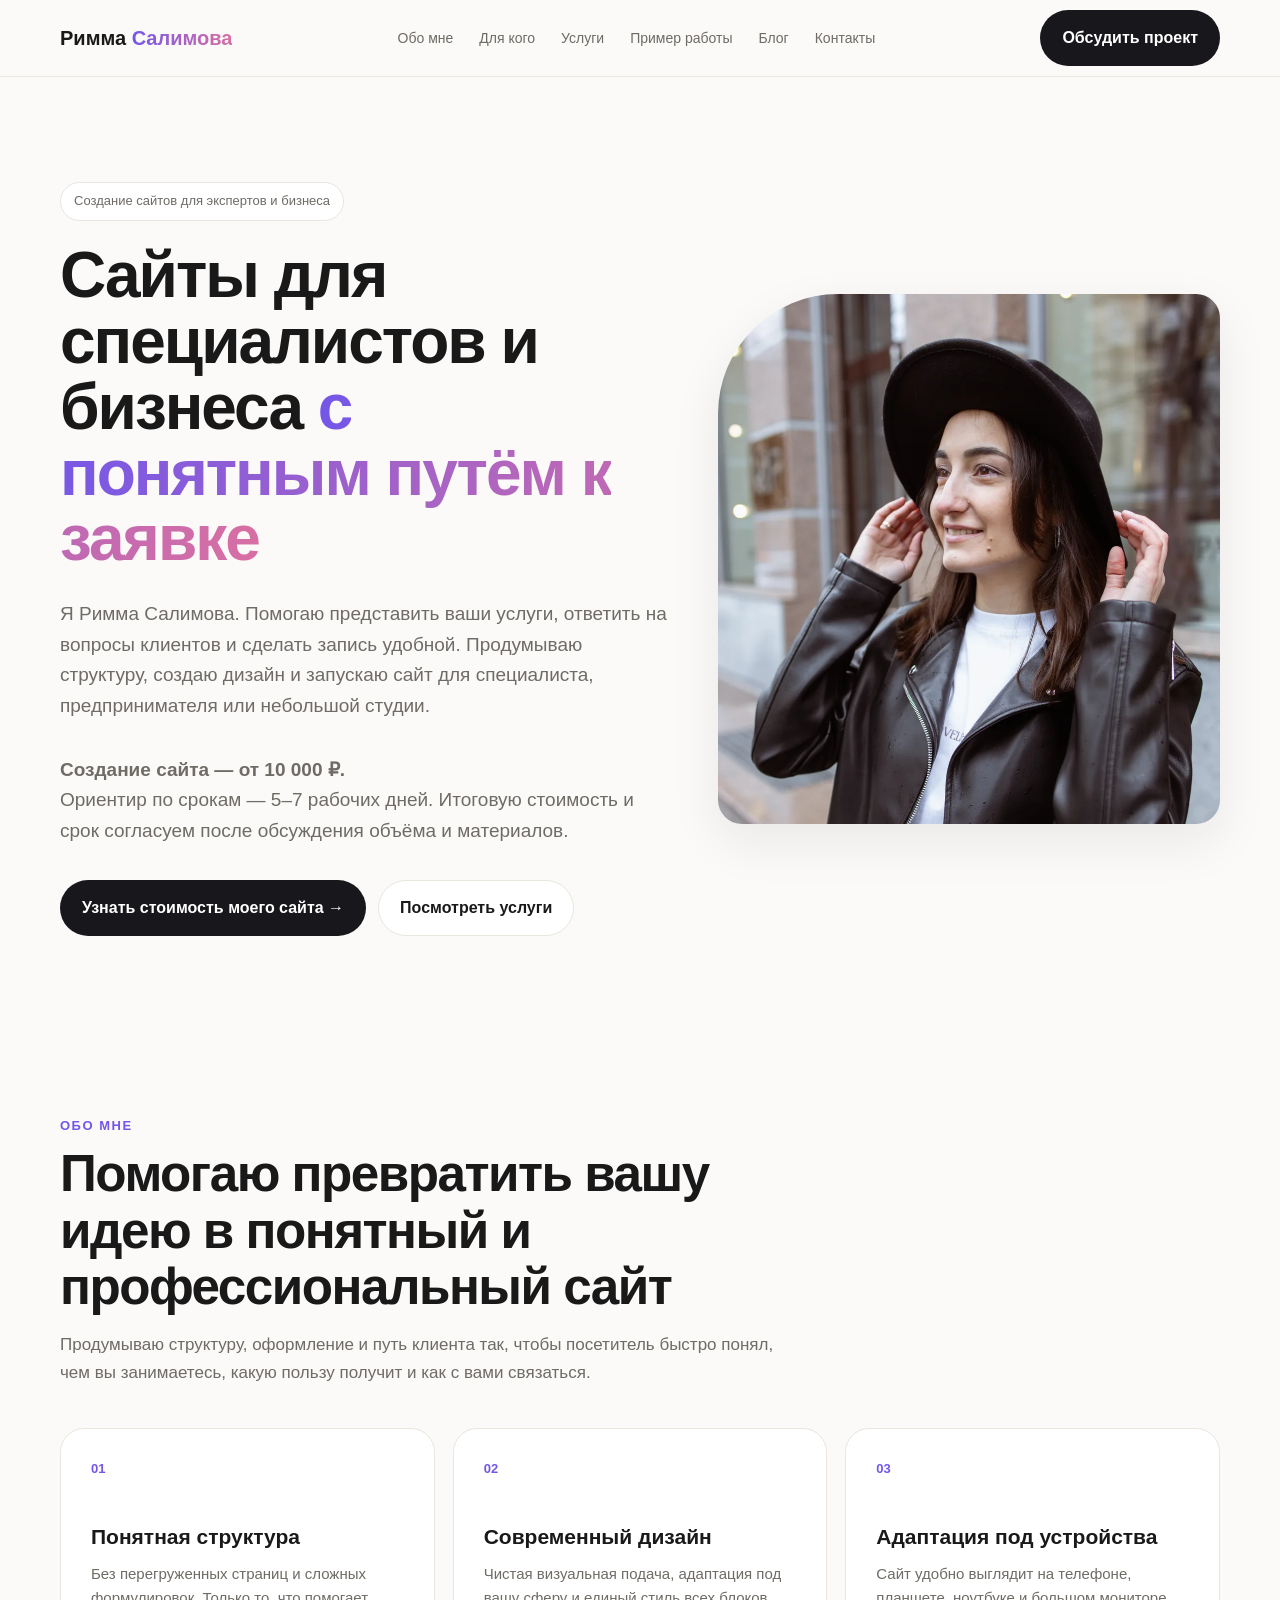
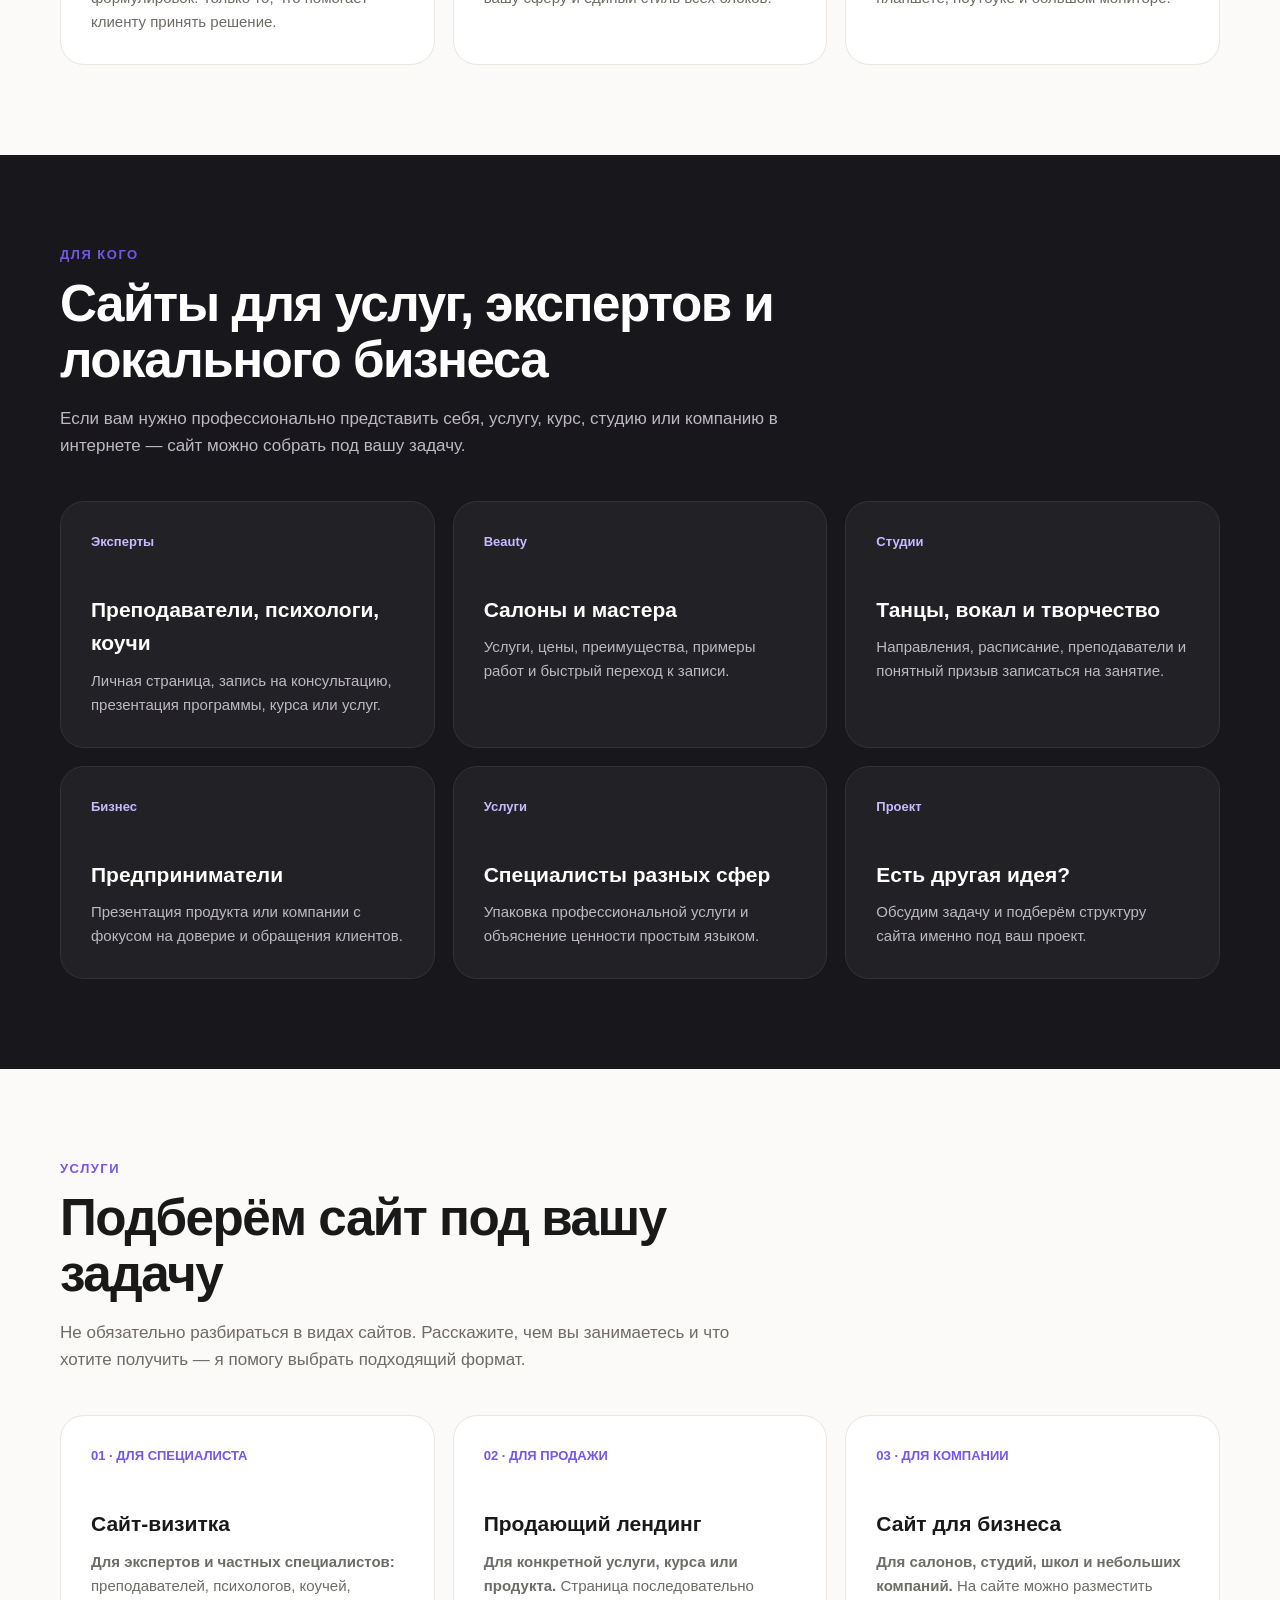
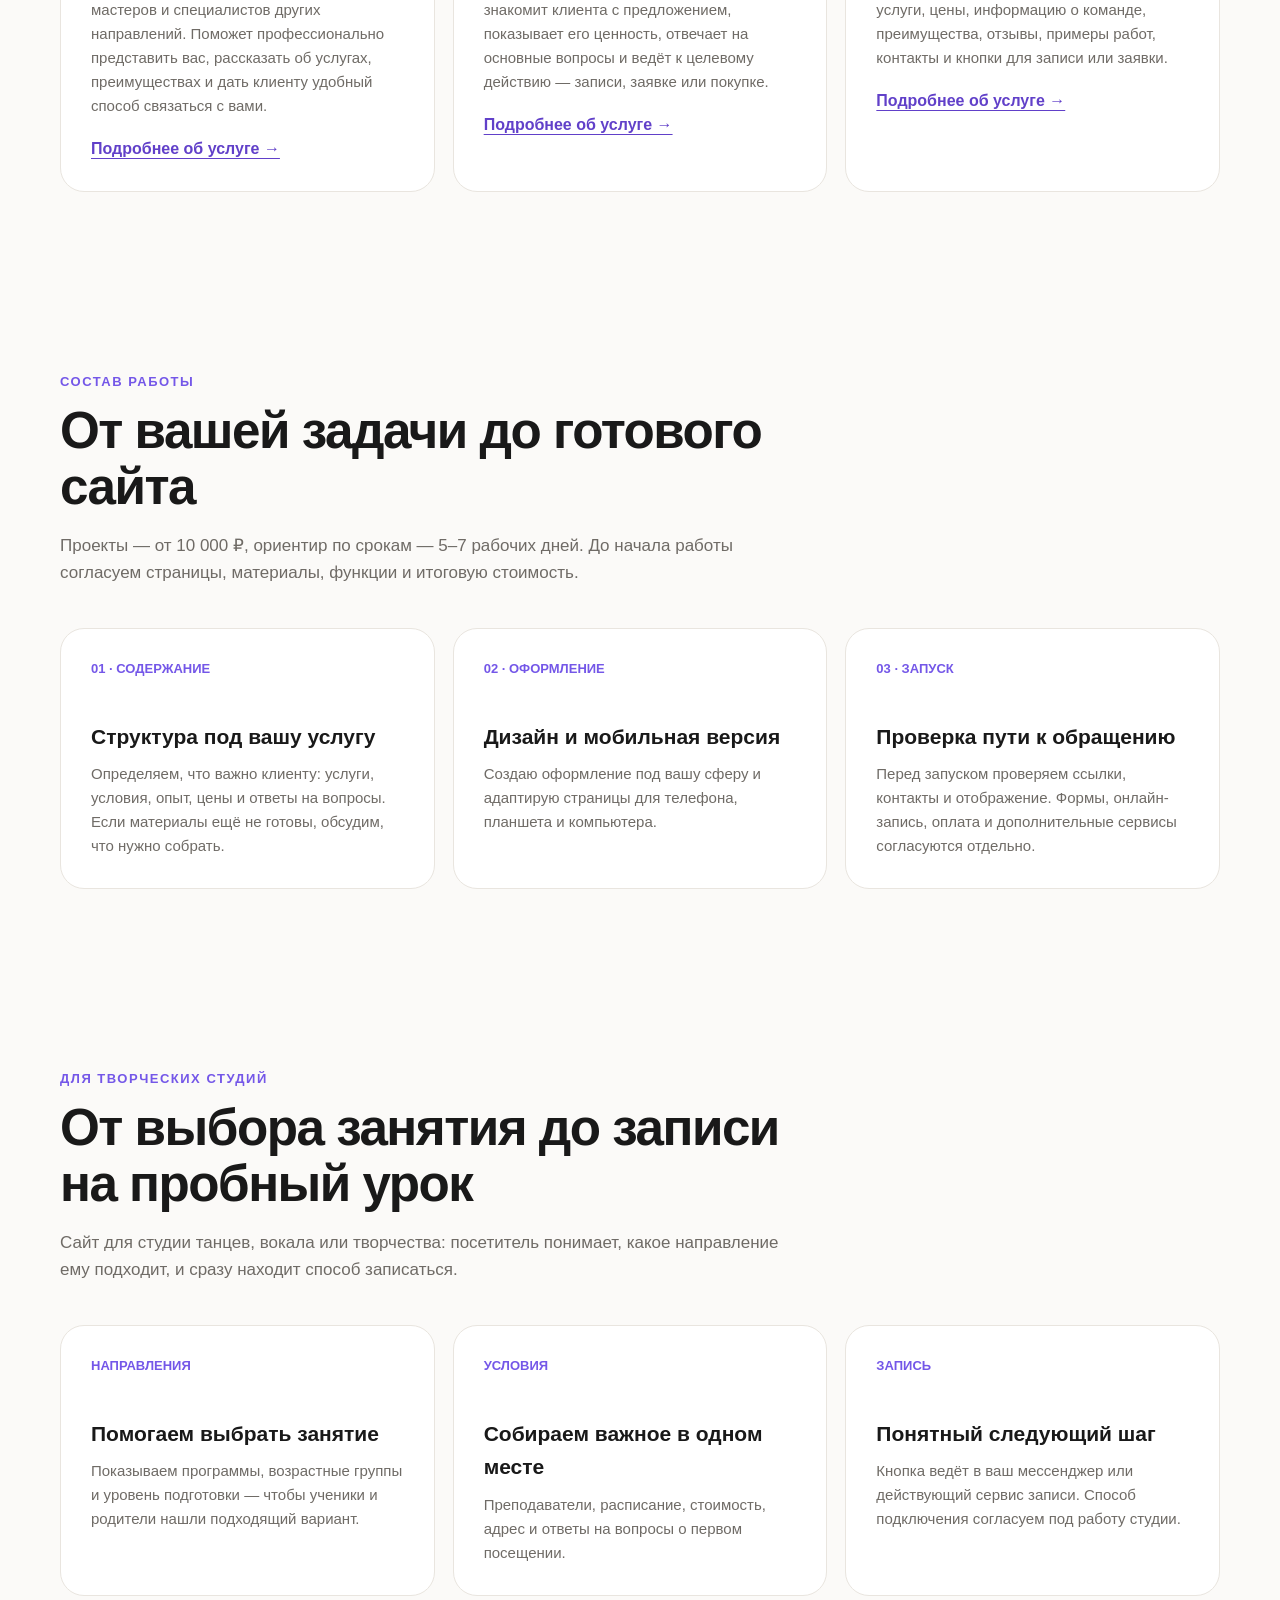
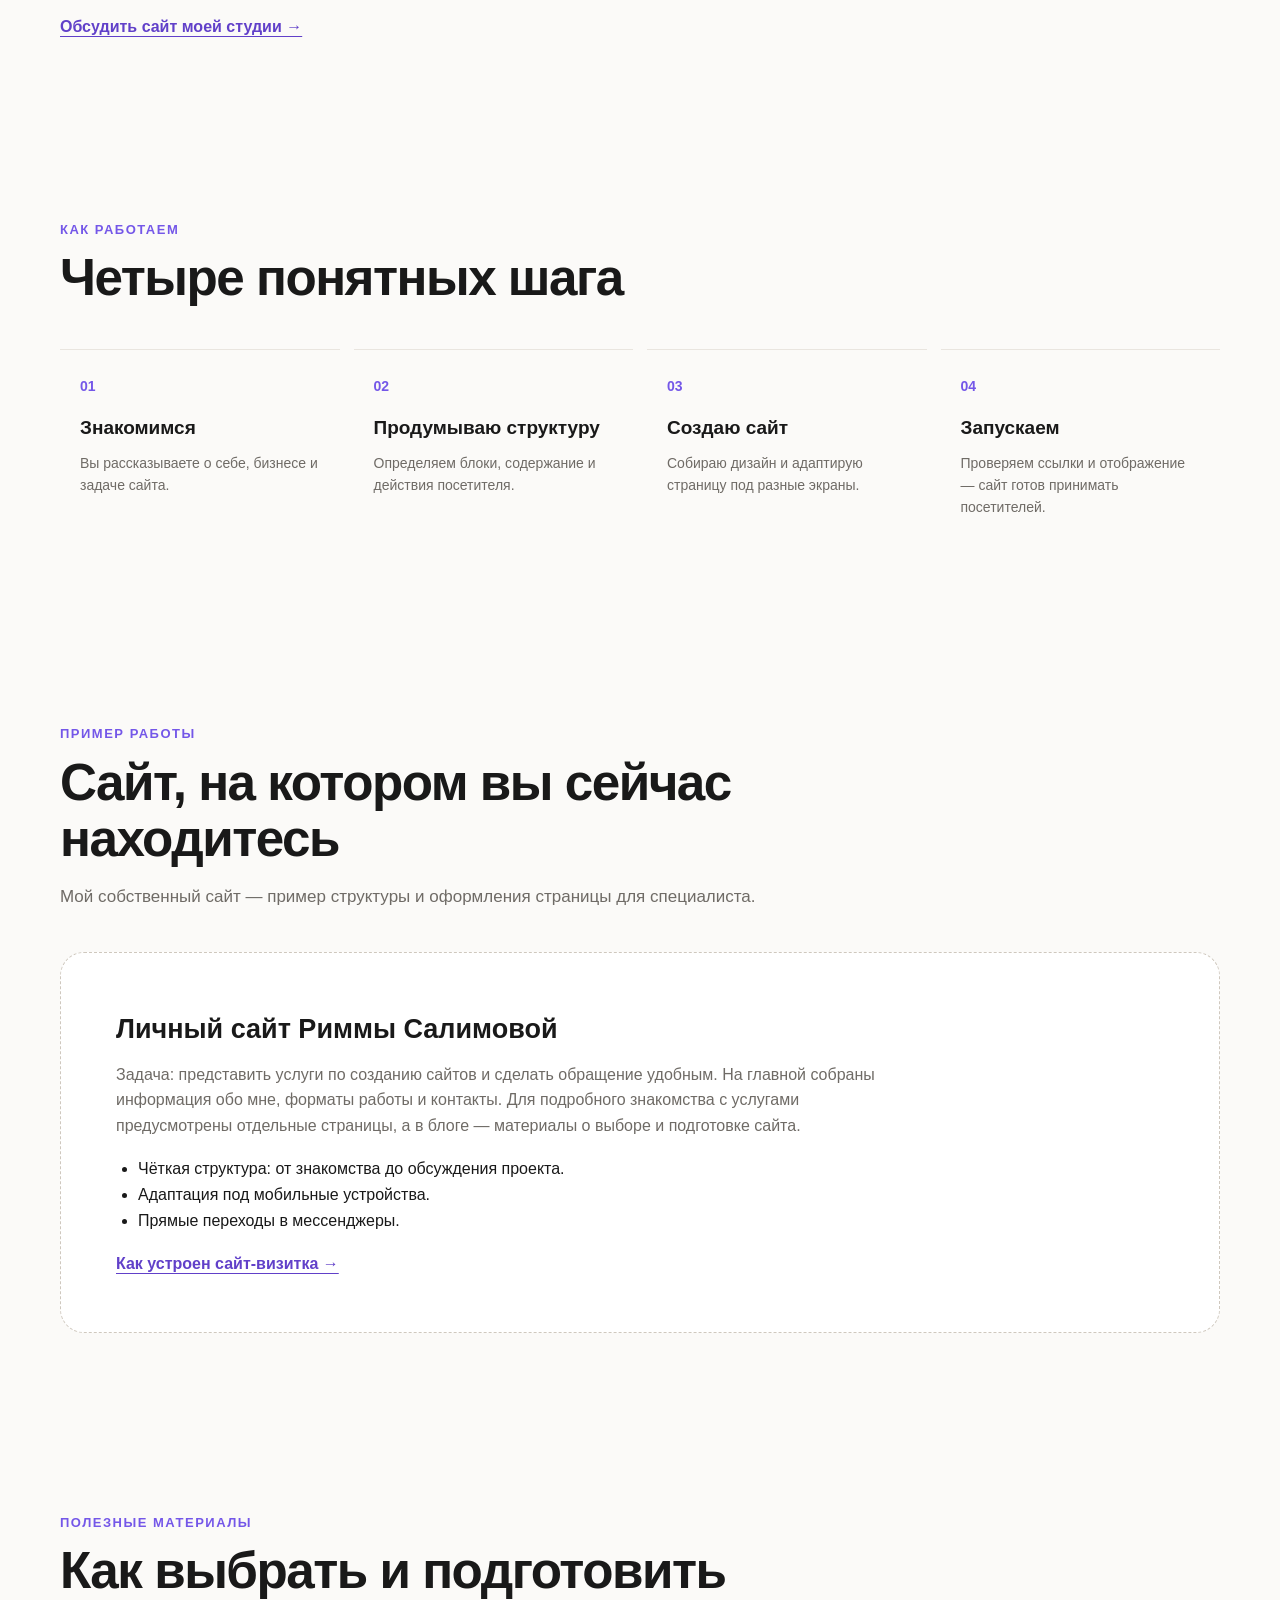
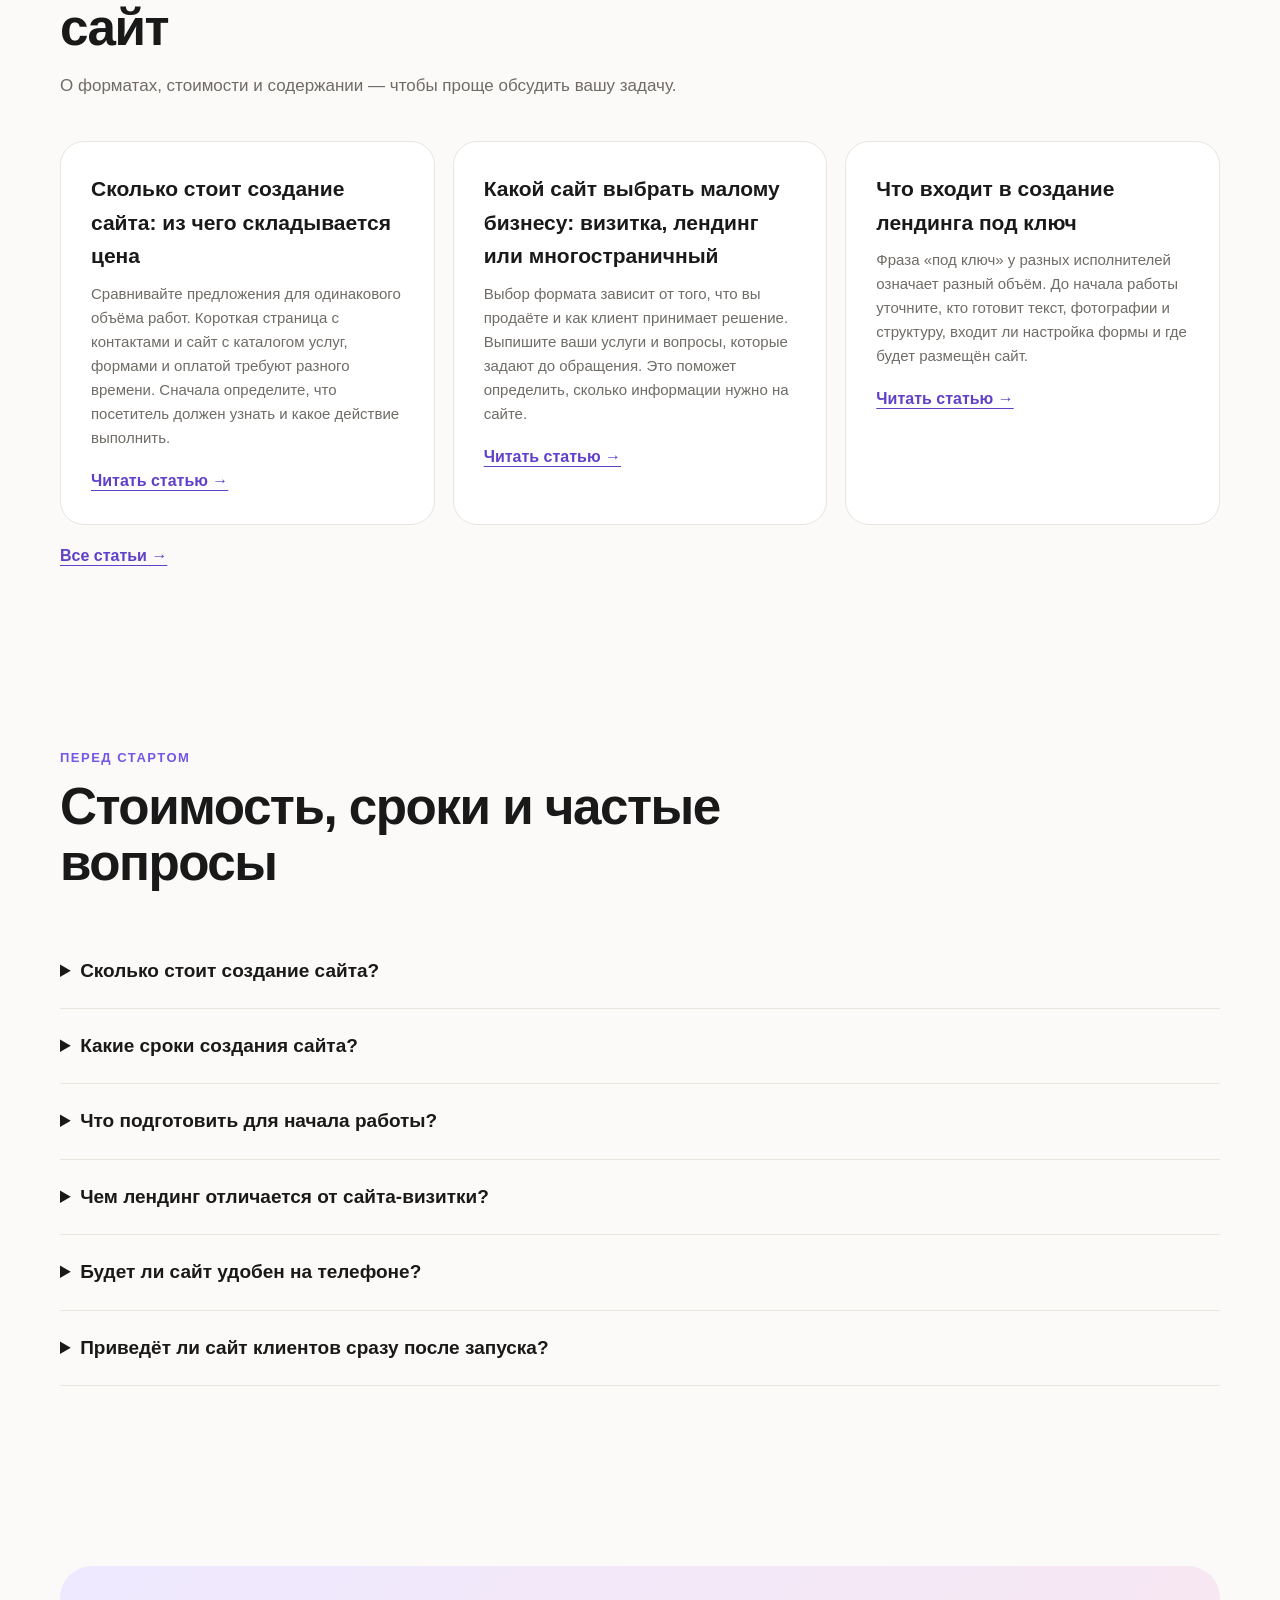
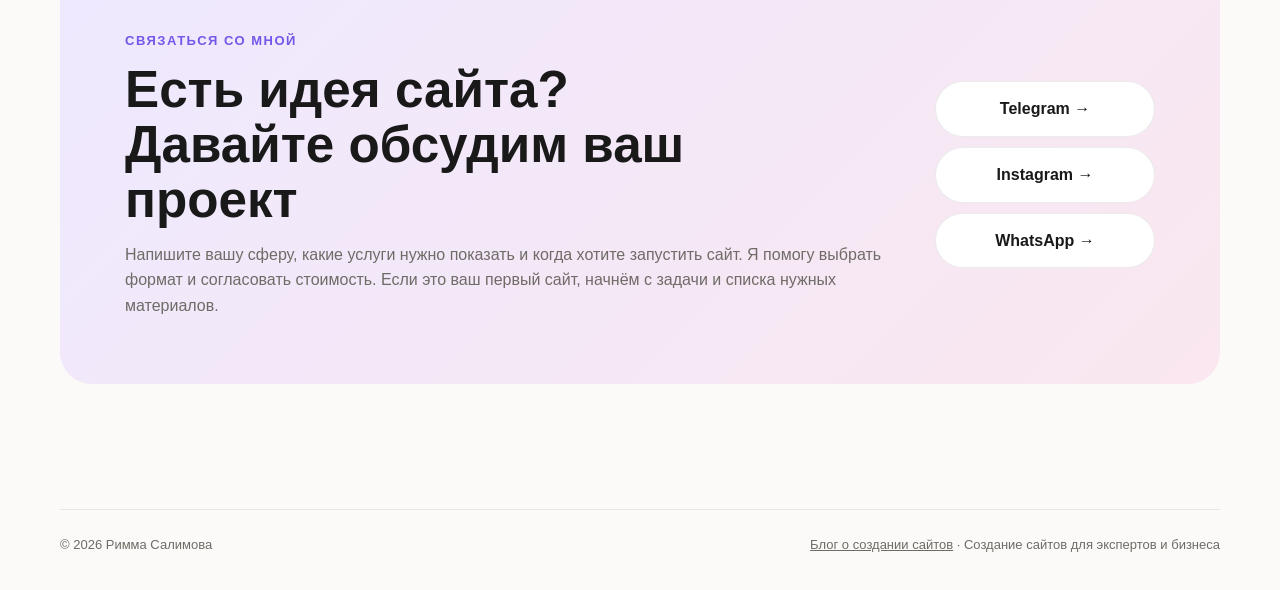
==== commit 0e228ca8: "Clarify website offer, work scope and creative studio services" ====
--- a/index.html
+++ b/index.html
@@ -28,9 +28,9 @@
       <div class="container hero-grid">
         <div>
           <div class="eyebrow">Создание сайтов для экспертов и бизнеса</div>
-          <h1>Создание сайтов <span class="gradient">для бизнеса и экспертов</span></h1>
-          <p>Я Римма Салимова. Создаю современные, аккуратные и удобные сайты для предпринимателей, экспертов и малого бизнеса — от идеи и структуры до готовой страницы.</p><p><strong>Создание сайта — от 10 000 ₽.</strong><br>Ориентир по срокам — 5–7 рабочих дней. Итоговую стоимость и срок согласуем после обсуждения объёма и материалов.</p>
-          <div class="actions"><a class="btn btn-primary" href="https://t.me/Rimmok1" target="_blank" rel="noopener">Обсудить сайт →</a><a class="btn btn-light" href="#services">Посмотреть услуги</a></div>
+          <h1>Сайты для специалистов и бизнеса <span class="gradient">с понятным путём к заявке</span></h1>
+          <p>Я Римма Салимова. Помогаю представить ваши услуги, ответить на вопросы клиентов и сделать запись удобной. Продумываю структуру, создаю дизайн и запускаю сайт для специалиста, предпринимателя или небольшой студии.</p><p><strong>Создание сайта — от 10 000 ₽.</strong><br>Ориентир по срокам — 5–7 рабочих дней. Итоговую стоимость и срок согласуем после обсуждения объёма и материалов.</p>
+          <div class="actions"><a class="btn btn-primary" href="https://t.me/Rimmok1" target="_blank" rel="noopener">Узнать стоимость моего сайта →</a><a class="btn btn-light" href="#services">Посмотреть услуги</a></div>
         </div>
         <div><img class="portrait" src="assets/rimma.webp" alt="Римма Салимова — специалист по созданию сайтов" width="1000" height="1500" fetchpriority="high"></div>
 </div>
@@ -57,6 +57,27 @@
       </div>
     </section>
 
+    <section id="scope">
+      <div class="container">
+        <div class="section-head"><div class="kicker">Состав работы</div><h2>От вашей задачи до готового сайта</h2><p>Проекты — от 10 000 ₽, ориентир по срокам — 5–7 рабочих дней. До начала работы согласуем страницы, материалы, функции и итоговую стоимость.</p></div>
+        <div class="cards">
+          <article class="card"><div class="num">01 · СОДЕРЖАНИЕ</div><h3>Структура под вашу услугу</h3><p>Определяем, что важно клиенту: услуги, условия, опыт, цены и ответы на вопросы. Если материалы ещё не готовы, обсудим, что нужно собрать.</p></article>
+          <article class="card"><div class="num">02 · ОФОРМЛЕНИЕ</div><h3>Дизайн и мобильная версия</h3><p>Создаю оформление под вашу сферу и адаптирую страницы для телефона, планшета и компьютера.</p></article>
+          <article class="card"><div class="num">03 · ЗАПУСК</div><h3>Проверка пути к обращению</h3><p>Перед запуском проверяем ссылки, контакты и отображение. Формы, онлайн-запись, оплата и дополнительные сервисы согласуются отдельно.</p></article>
+        </div>
+      </div>
+    </section>
+    <section id="studios">
+      <div class="container">
+        <div class="section-head"><div class="kicker">Для творческих студий</div><h2>От выбора занятия до записи на пробный урок</h2><p>Сайт для студии танцев, вокала или творчества: посетитель понимает, какое направление ему подходит, и сразу находит способ записаться.</p></div>
+        <div class="cards">
+          <article class="card"><div class="num">НАПРАВЛЕНИЯ</div><h3>Помогаем выбрать занятие</h3><p>Показываем программы, возрастные группы и уровень подготовки — чтобы ученики и родители нашли подходящий вариант.</p></article>
+          <article class="card"><div class="num">УСЛОВИЯ</div><h3>Собираем важное в одном месте</h3><p>Преподаватели, расписание, стоимость, адрес и ответы на вопросы о первом посещении.</p></article>
+          <article class="card"><div class="num">ЗАПИСЬ</div><h3>Понятный следующий шаг</h3><p>Кнопка ведёт в ваш мессенджер или действующий сервис записи. Способ подключения согласуем под работу студии.</p></article>
+        </div>
+        <a class="text-link" href="https://t.me/Rimmok1" target="_blank" rel="noopener">Обсудить сайт моей студии →</a>
+      </div>
+    </section>
     <section>
       <div class="container"><div class="section-head"><div class="kicker">Как работаем</div><h2>Четыре понятных шага</h2></div><div class="steps"><div class="step"><b>01</b><h3>Знакомимся</h3><p>Вы рассказываете о себе, бизнесе и задаче сайта.</p></div><div class="step"><b>02</b><h3>Продумываю структуру</h3><p>Определяем блоки, содержание и действия посетителя.</p></div><div class="step"><b>03</b><h3>Создаю сайт</h3><p>Собираю дизайн и адаптирую страницу под разные экраны.</p></div><div class="step"><b>04</b><h3>Запускаем</h3><p>Проверяем ссылки и отображение — сайт готов принимать посетителей.</p></div></div></div>
     </section>
@@ -65,10 +86,10 @@
 
     <section id="blog"><div class="container"><div class="section-head"><div class="kicker">Полезные материалы</div><h2>Как выбрать и подготовить сайт</h2><p>О форматах, стоимости и содержании — чтобы проще обсудить вашу задачу.</p></div><div class="cards"><article class="card"><h3><a href="blog/stoimost-sozdaniya-sayta/">Сколько стоит создание сайта: из чего складывается цена</a></h3><p>Сравнивайте предложения для одинакового объёма работ. Короткая страница с контактами и сайт с каталогом услуг, формами и оплатой требуют разного времени. Сначала определите, что посетитель должен узнать и какое действие выполнить.</p><a class="text-link" href="blog/stoimost-sozdaniya-sayta/">Читать статью →</a></article><article class="card"><h3><a href="blog/kakoy-sayt-vybrat/">Какой сайт выбрать малому бизнесу: визитка, лендинг или многостраничный</a></h3><p>Выбор формата зависит от того, что вы продаёте и как клиент принимает решение. Выпишите ваши услуги и вопросы, которые задают до обращения. Это поможет определить, сколько информации нужно на сайте.</p><a class="text-link" href="blog/kakoy-sayt-vybrat/">Читать статью →</a></article><article class="card"><h3><a href="blog/lending-pod-klyuch/">Что входит в создание лендинга под ключ</a></h3><p>Фраза «под ключ» у разных исполнителей означает разный объём. До начала работы уточните, кто готовит текст, фотографии и структуру, входит ли настройка формы и где будет размещён сайт.</p><a class="text-link" href="blog/lending-pod-klyuch/">Читать статью →</a></article></div><a class="text-link" href="blog/">Все статьи →</a></div></section><section id="faq"><div class="container"><div class="section-head"><div class="kicker">Перед стартом</div><h2>Стоимость, сроки и частые вопросы</h2></div><details><summary>Сколько стоит создание сайта?</summary><p>Проекты — от 10 000 ₽. Итоговая стоимость рассчитывается под задачу: учитываются объём страниц, материалы и дополнительные функции. Напишите, какой сайт нужен и что уже подготовлено, — обсудим состав работ и цену до начала проекта.</p></details><details><summary>Какие сроки создания сайта?</summary><p>Ориентир — 5–7 рабочих дней. Срок зависит от объёма, готовности материалов и согласований. Сообщите желаемую дату запуска при первом обращении: после обсуждения задачи согласуем срок для вашего проекта.</p></details><details><summary>Что подготовить для начала работы?</summary><p>Описание ваших услуг, цель сайта, контакты, фотографии и примеры понравившихся страниц. Если тексты или структура ещё не готовы, обсудим, какие материалы нужны и как их организовать.</p></details><details><summary>Чем лендинг отличается от сайта-визитки?</summary><p>Лендинг раскрывает одно предложение и ведёт к заявке или записи. Сайт-визитка представляет специалиста и его услуги. Для компании с несколькими направлениями может подойти многостраничная структура.</p></details><details><summary>Будет ли сайт удобен на телефоне?</summary><p>Да, адаптация под телефон, планшет и компьютер входит в описанный подход к работе. Перед запуском проверяется отображение и работа ссылок.</p></details><details><summary>Приведёт ли сайт клиентов сразу после запуска?</summary><p>Сам запуск не гарантирует посещения и заявки. Для привлечения аудитории нужны источники трафика: поиск, ссылки из ваших профилей, реклама или другие каналы. SEO требует дальнейшей работы с контентом и проверки индексации.</p></details></div></section>
 <section id="contacts">
-      <div class="container"><div class="cta"><div><div class="kicker">Связаться со мной</div><h2>Есть идея сайта? Давайте обсудим ваш проект</h2><p>Напишите удобным способом и коротко расскажите, чем вы занимаетесь и какой сайт хотите создать.</p></div><div class="contact-buttons"><a class="btn" href="https://t.me/Rimmok1" target="_blank" rel="noopener">Telegram →</a><a class="btn" href="https://www.instagram.com/hillo_iam_jay/" target="_blank" rel="noopener">Instagram →</a><a class="btn" href="https://wa.me/qr/L77SZC5ZYKH7B1?s=p" target="_blank" rel="noopener">WhatsApp →</a></div></div></div>
+      <div class="container"><div class="cta"><div><div class="kicker">Связаться со мной</div><h2>Есть идея сайта? Давайте обсудим ваш проект</h2><p>Напишите вашу сферу, какие услуги нужно показать и когда хотите запустить сайт. Я помогу выбрать формат и согласовать стоимость. Если это ваш первый сайт, начнём с задачи и списка нужных материалов.</p></div><div class="contact-buttons"><a class="btn" href="https://t.me/Rimmok1" target="_blank" rel="noopener">Telegram →</a><a class="btn" href="https://www.instagram.com/hillo_iam_jay/" target="_blank" rel="noopener">Instagram →</a><a class="btn" href="https://wa.me/qr/L77SZC5ZYKH7B1?s=p" target="_blank" rel="noopener">WhatsApp →</a></div></div></div>
     </section>
   </main>
 
   <footer><div class="container footer-inner"><span>© 2026 Римма Салимова</span><span><a href="blog/">Блог о создании сайтов</a> · Создание сайтов для экспертов и бизнеса</span></div></footer>
 </body>
-</html>
+</html>
